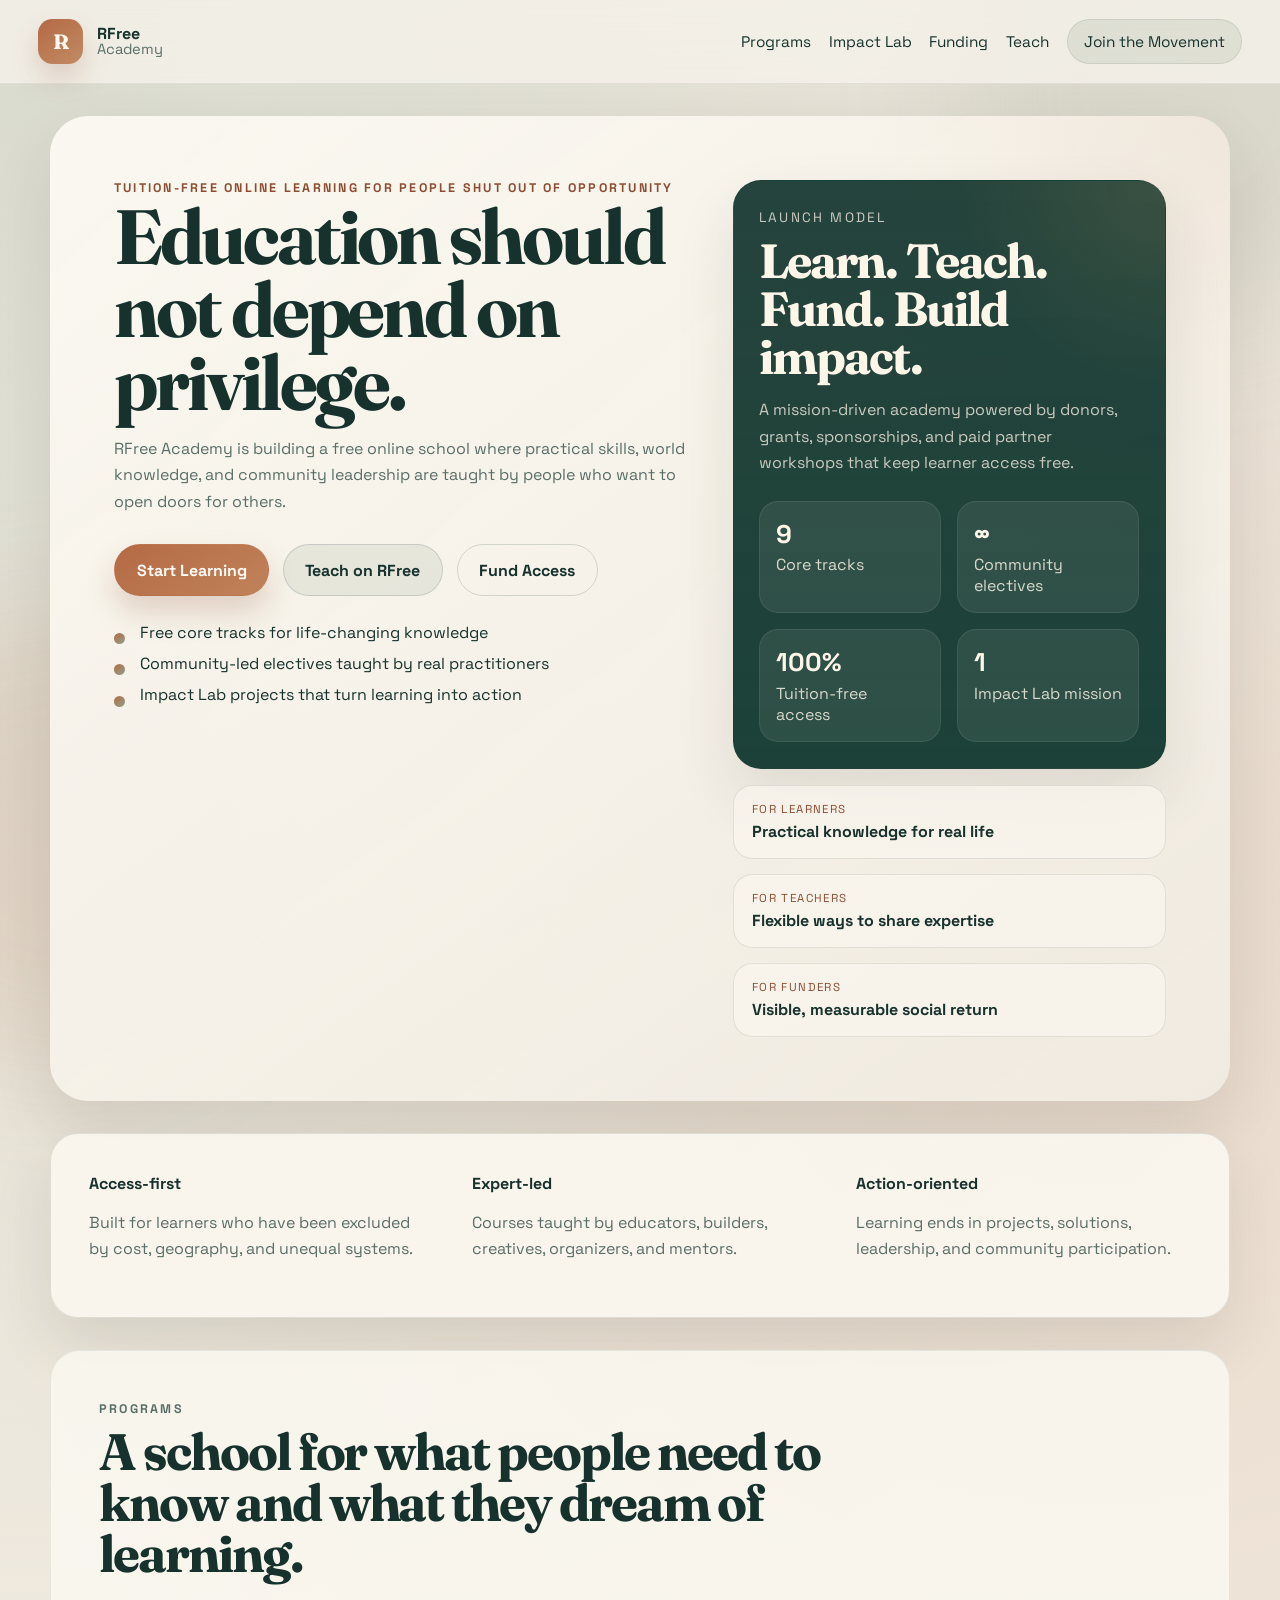
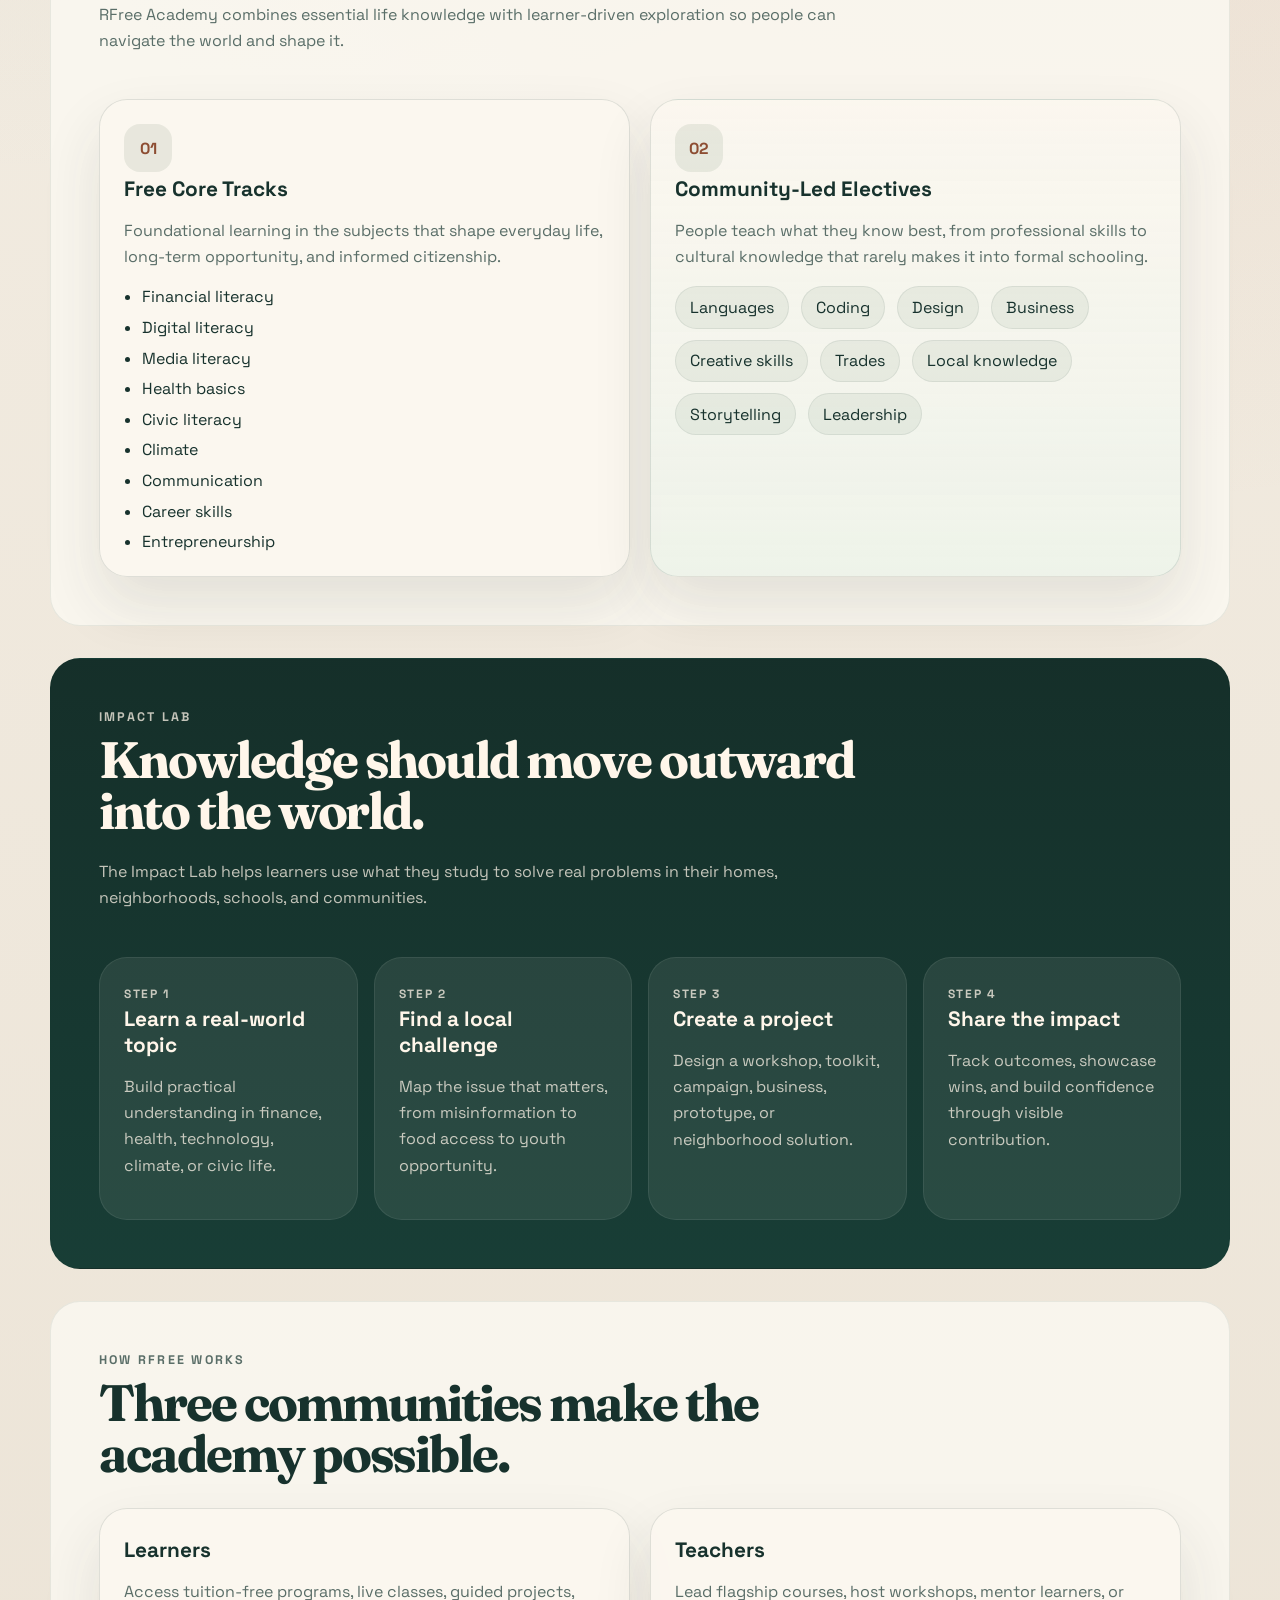
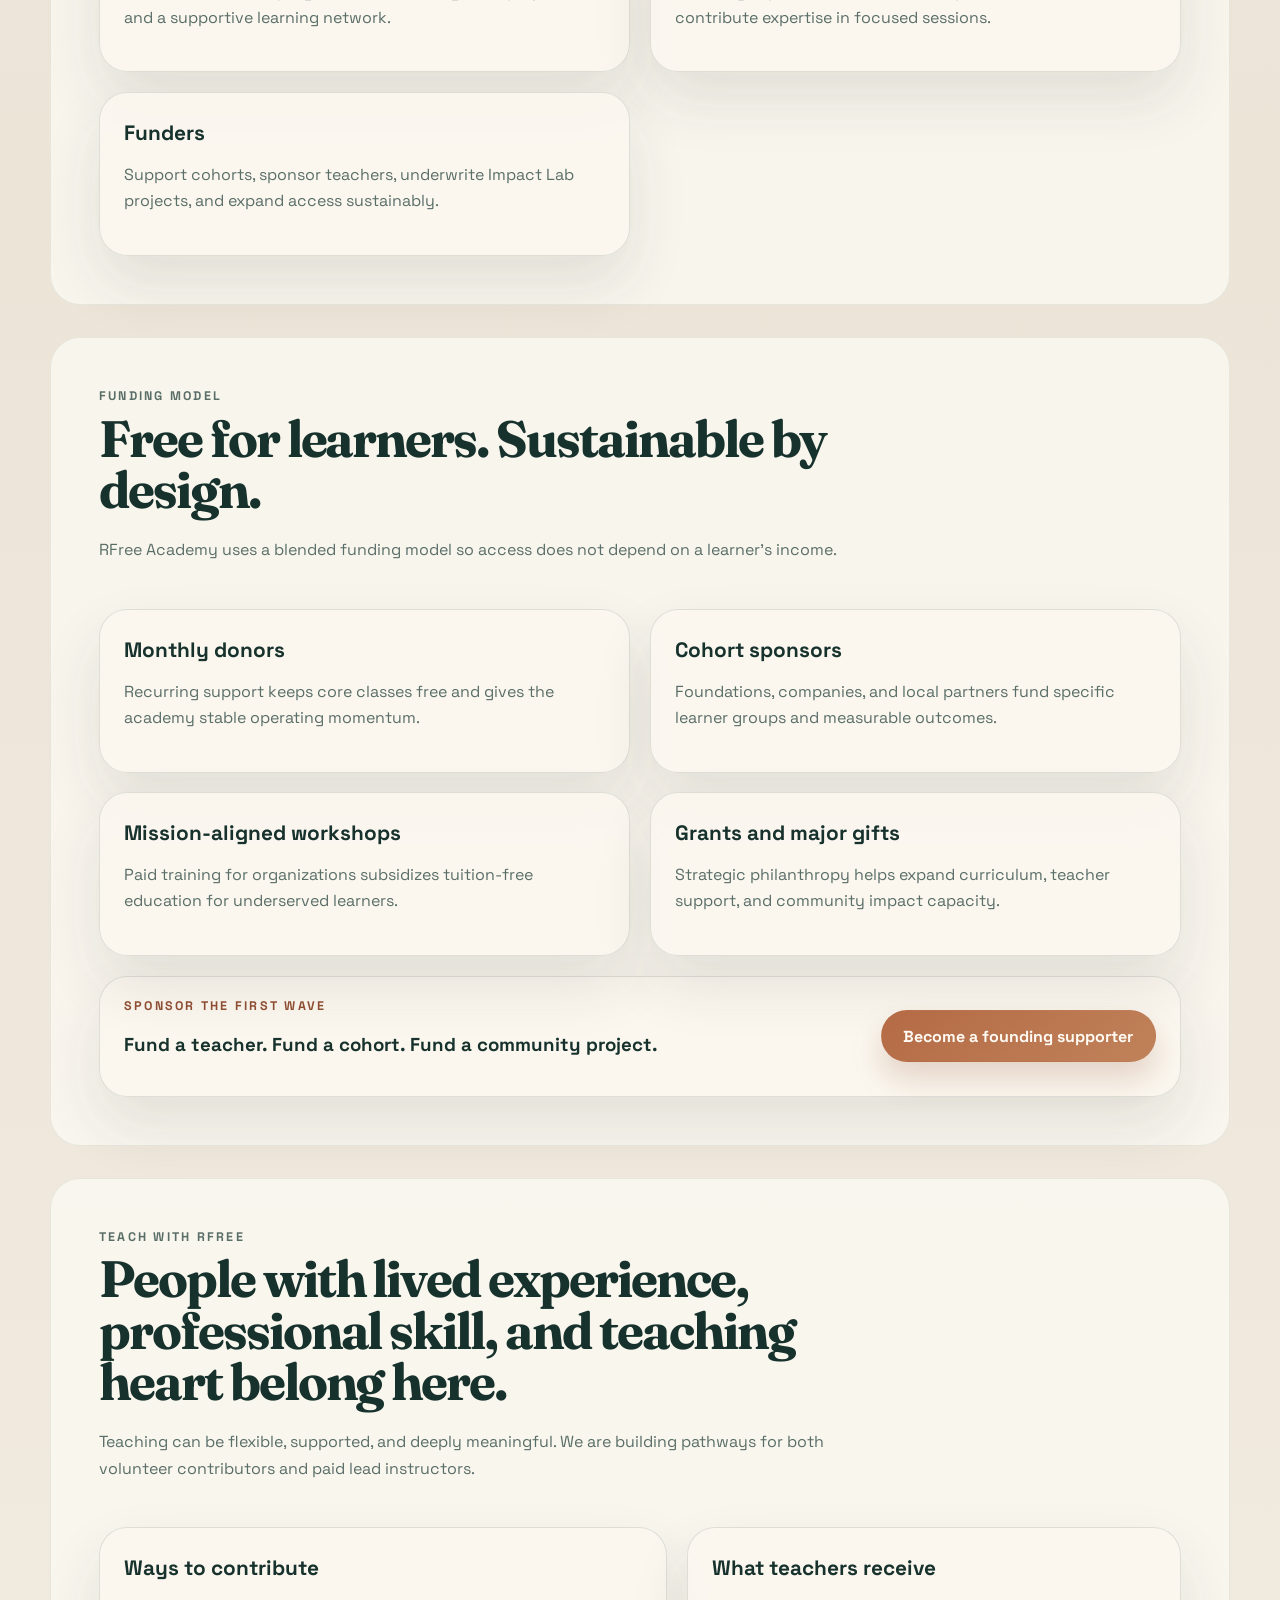
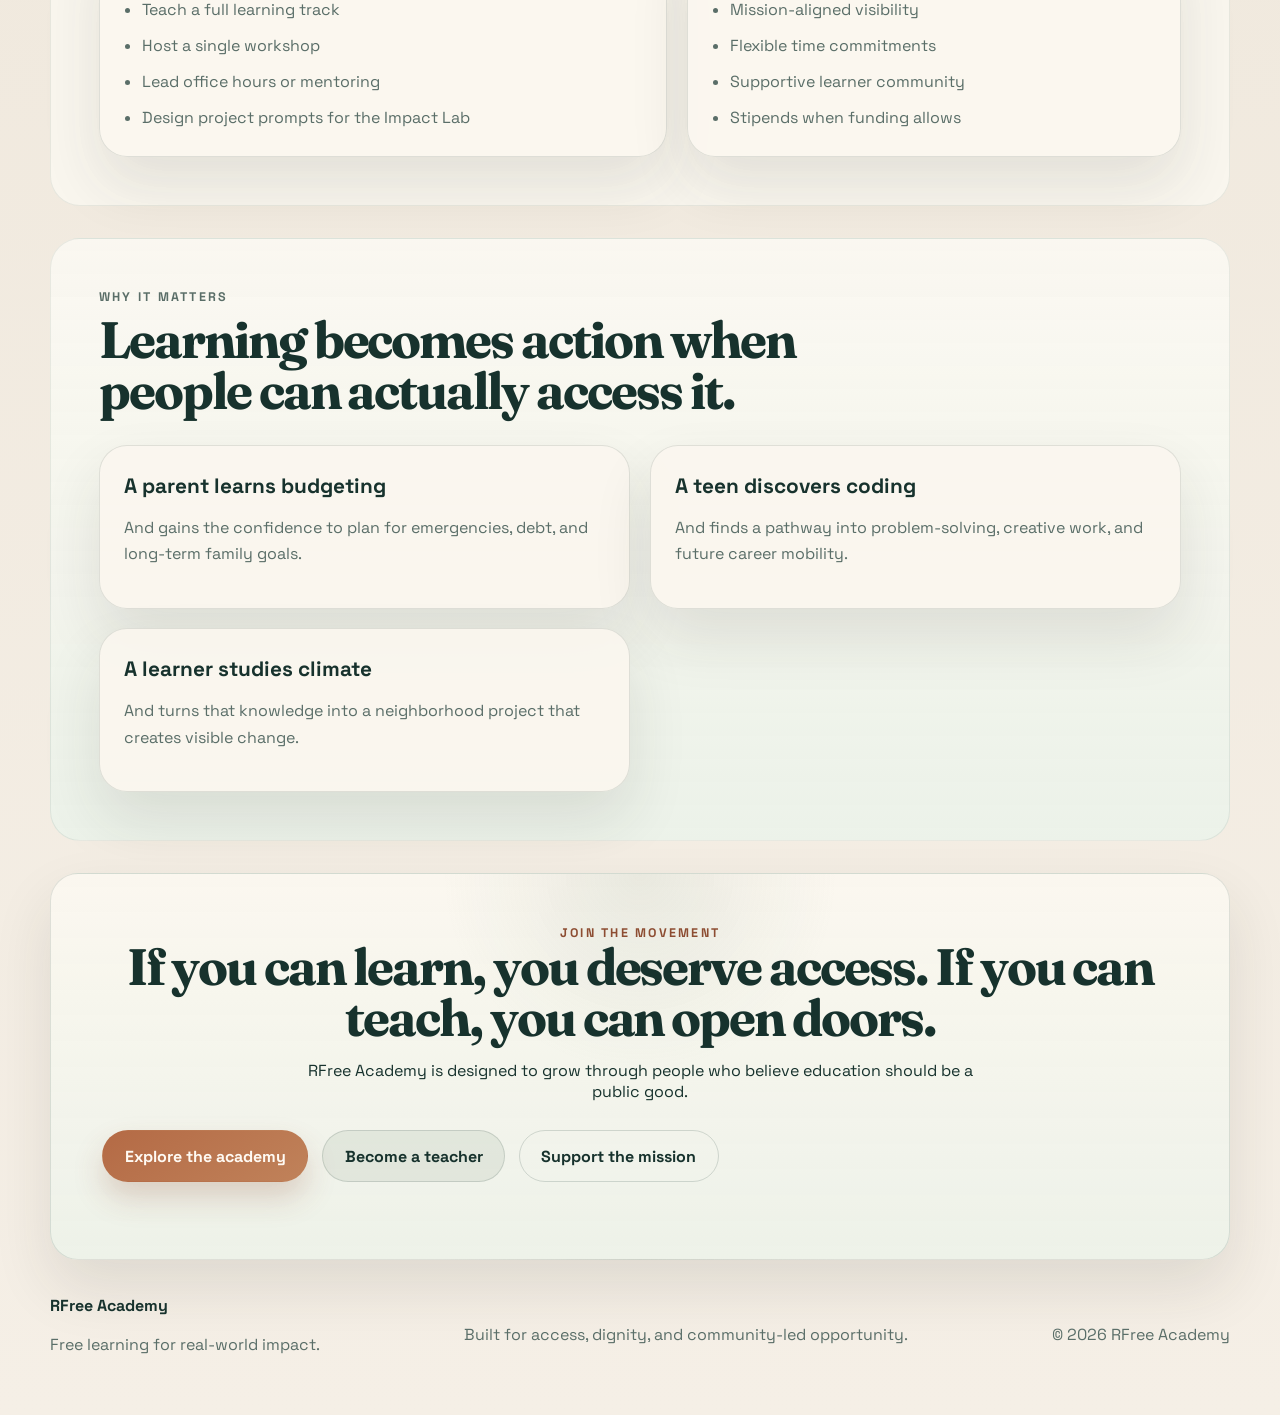
==== index.html @ dbb92179 "Add files via upload" ====
<!DOCTYPE html>
<html lang="en">
  <head>
    <meta charset="UTF-8" />
    <meta name="viewport" content="width=device-width, initial-scale=1.0" />
    <title>RFree Academy | Free Learning for Real-World Impact</title>
    <meta
      name="description"
      content="RFree Academy is a tuition-free online school connecting learners, teachers, and funders to expand access to practical education and community impact."
    />
    <link rel="preconnect" href="https://fonts.googleapis.com" />
    <link rel="preconnect" href="https://fonts.gstatic.com" crossorigin />
    <script>
      document.documentElement.classList.add("js");
    </script>
    <link
      href="https://fonts.googleapis.com/css2?family=Fraunces:opsz,wght@9..144,600;9..144,700&family=Space+Grotesk:wght@400;500;700&display=swap"
      rel="stylesheet"
    />
    <link rel="stylesheet" href="styles.css" />
  </head>
  <body>
    <div class="site-shell">
      <header class="topbar">
        <a class="brand" href="#home" aria-label="RFree Academy home">
          <span class="brand-mark">R</span>
          <span class="brand-copy">
            <strong>RFree</strong>
            <span>Academy</span>
          </span>
        </a>

        <button class="menu-toggle" type="button" aria-expanded="false" aria-controls="site-nav">
          Menu
        </button>

        <nav class="site-nav" id="site-nav" aria-label="Primary navigation">
          <a href="#programs">Programs</a>
          <a href="#impact-lab">Impact Lab</a>
          <a href="#funding">Funding</a>
          <a href="#teach">Teach</a>
          <a href="#join" class="nav-cta">Join the Movement</a>
        </nav>
      </header>

      <main id="home">
        <section class="hero reveal">
          <div class="hero-copy">
            <p class="eyebrow">Tuition-free online learning for people shut out of opportunity</p>
            <h1>Education should not depend on privilege.</h1>
            <p class="hero-text">
              RFree Academy is building a free online school where practical skills, world knowledge,
              and community leadership are taught by people who want to open doors for others.
            </p>

            <div class="hero-actions">
              <a class="button button-primary" href="#programs">Start Learning</a>
              <a class="button button-secondary" href="#teach">Teach on RFree</a>
              <a class="button button-ghost" href="#funding">Fund Access</a>
            </div>

            <ul class="hero-points" aria-label="RFree Academy values">
              <li>Free core tracks for life-changing knowledge</li>
              <li>Community-led electives taught by real practitioners</li>
              <li>Impact Lab projects that turn learning into action</li>
            </ul>
          </div>

          <div class="hero-panel">
            <div class="panel-card pulse-card">
              <p class="panel-label">Launch model</p>
              <h2>Learn. Teach. Fund. Build impact.</h2>
              <p>
                A mission-driven academy powered by donors, grants, sponsorships, and paid partner
                workshops that keep learner access free.
              </p>
              <div class="mini-grid">
                <div>
                  <strong>9</strong>
                  <span>Core tracks</span>
                </div>
                <div>
                  <strong>∞</strong>
                  <span>Community electives</span>
                </div>
                <div>
                  <strong>100%</strong>
                  <span>Tuition-free access</span>
                </div>
                <div>
                  <strong>1</strong>
                  <span>Impact Lab mission</span>
                </div>
              </div>
            </div>

            <div class="panel-strip">
              <article>
                <span>For learners</span>
                <strong>Practical knowledge for real life</strong>
              </article>
              <article>
                <span>For teachers</span>
                <strong>Flexible ways to share expertise</strong>
              </article>
              <article>
                <span>For funders</span>
                <strong>Visible, measurable social return</strong>
              </article>
            </div>
          </div>
        </section>

        <section class="trust-band reveal" aria-label="RFree Academy highlights">
          <div>
            <span>Access-first</span>
            <p>Built for learners who have been excluded by cost, geography, and unequal systems.</p>
          </div>
          <div>
            <span>Expert-led</span>
            <p>Courses taught by educators, builders, creatives, organizers, and mentors.</p>
          </div>
          <div>
            <span>Action-oriented</span>
            <p>Learning ends in projects, solutions, leadership, and community participation.</p>
          </div>
        </section>

        <section class="section reveal" id="programs">
          <div class="section-heading">
            <p class="eyebrow">Programs</p>
            <h2>A school for what people need to know and what they dream of learning.</h2>
            <p>
              RFree Academy combines essential life knowledge with learner-driven exploration so people
              can navigate the world and shape it.
            </p>
          </div>

          <div class="program-layout">
            <article class="feature-card">
              <div class="feature-icon">01</div>
              <h3>Free Core Tracks</h3>
              <p>
                Foundational learning in the subjects that shape everyday life, long-term opportunity,
                and informed citizenship.
              </p>
              <ul class="topic-list">
                <li>Financial literacy</li>
                <li>Digital literacy</li>
                <li>Media literacy</li>
                <li>Health basics</li>
                <li>Civic literacy</li>
                <li>Climate</li>
                <li>Communication</li>
                <li>Career skills</li>
                <li>Entrepreneurship</li>
              </ul>
            </article>

            <article class="feature-card accent-card">
              <div class="feature-icon">02</div>
              <h3>Community-Led Electives</h3>
              <p>
                People teach what they know best, from professional skills to cultural knowledge that
                rarely makes it into formal schooling.
              </p>
              <div class="chip-cloud" aria-label="Elective topics">
                <span>Languages</span>
                <span>Coding</span>
                <span>Design</span>
                <span>Business</span>
                <span>Creative skills</span>
                <span>Trades</span>
                <span>Local knowledge</span>
                <span>Storytelling</span>
                <span>Leadership</span>
              </div>
            </article>
          </div>
        </section>

        <section class="section impact-section reveal" id="impact-lab">
          <div class="section-heading">
            <p class="eyebrow">Impact Lab</p>
            <h2>Knowledge should move outward into the world.</h2>
            <p>
              The Impact Lab helps learners use what they study to solve real problems in their homes,
              neighborhoods, schools, and communities.
            </p>
          </div>

          <div class="lab-grid">
            <article class="lab-card">
              <span>Step 1</span>
              <h3>Learn a real-world topic</h3>
              <p>Build practical understanding in finance, health, technology, climate, or civic life.</p>
            </article>
            <article class="lab-card">
              <span>Step 2</span>
              <h3>Find a local challenge</h3>
              <p>Map the issue that matters, from misinformation to food access to youth opportunity.</p>
            </article>
            <article class="lab-card">
              <span>Step 3</span>
              <h3>Create a project</h3>
              <p>Design a workshop, toolkit, campaign, business, prototype, or neighborhood solution.</p>
            </article>
            <article class="lab-card">
              <span>Step 4</span>
              <h3>Share the impact</h3>
              <p>Track outcomes, showcase wins, and build confidence through visible contribution.</p>
            </article>
          </div>
        </section>

        <section class="section reveal">
          <div class="section-heading">
            <p class="eyebrow">How RFree Works</p>
            <h2>Three communities make the academy possible.</h2>
          </div>

          <div class="path-grid">
            <article class="path-card">
              <h3>Learners</h3>
              <p>Access tuition-free programs, live classes, guided projects, and a supportive learning network.</p>
            </article>
            <article class="path-card">
              <h3>Teachers</h3>
              <p>Lead flagship courses, host workshops, mentor learners, or contribute expertise in focused sessions.</p>
            </article>
            <article class="path-card">
              <h3>Funders</h3>
              <p>Support cohorts, sponsor teachers, underwrite Impact Lab projects, and expand access sustainably.</p>
            </article>
          </div>
        </section>

        <section class="section reveal" id="funding">
          <div class="section-heading">
            <p class="eyebrow">Funding Model</p>
            <h2>Free for learners. Sustainable by design.</h2>
            <p>
              RFree Academy uses a blended funding model so access does not depend on a learner's income.
            </p>
          </div>

          <div class="funding-grid">
            <article class="funding-card">
              <h3>Monthly donors</h3>
              <p>Recurring support keeps core classes free and gives the academy stable operating momentum.</p>
            </article>
            <article class="funding-card">
              <h3>Cohort sponsors</h3>
              <p>Foundations, companies, and local partners fund specific learner groups and measurable outcomes.</p>
            </article>
            <article class="funding-card">
              <h3>Mission-aligned workshops</h3>
              <p>Paid training for organizations subsidizes tuition-free education for underserved learners.</p>
            </article>
            <article class="funding-card">
              <h3>Grants and major gifts</h3>
              <p>Strategic philanthropy helps expand curriculum, teacher support, and community impact capacity.</p>
            </article>
          </div>

          <div class="funding-banner">
            <div>
              <p class="eyebrow">Sponsor the first wave</p>
              <h3>Fund a teacher. Fund a cohort. Fund a community project.</h3>
            </div>
            <a class="button button-primary" href="#join">Become a founding supporter</a>
          </div>
        </section>

        <section class="section reveal" id="teach">
          <div class="section-heading">
            <p class="eyebrow">Teach with RFree</p>
            <h2>People with lived experience, professional skill, and teaching heart belong here.</h2>
            <p>
              Teaching can be flexible, supported, and deeply meaningful. We are building pathways for
              both volunteer contributors and paid lead instructors.
            </p>
          </div>

          <div class="teach-layout">
            <article class="teach-card">
              <h3>Ways to contribute</h3>
              <ul class="detail-list">
                <li>Teach a full learning track</li>
                <li>Host a single workshop</li>
                <li>Lead office hours or mentoring</li>
                <li>Design project prompts for the Impact Lab</li>
              </ul>
            </article>

            <article class="teach-card">
              <h3>What teachers receive</h3>
              <ul class="detail-list">
                <li>Mission-aligned visibility</li>
                <li>Flexible time commitments</li>
                <li>Supportive learner community</li>
                <li>Stipends when funding allows</li>
              </ul>
            </article>
          </div>
        </section>

        <section class="section story-section reveal">
          <div class="section-heading">
            <p class="eyebrow">Why It Matters</p>
            <h2>Learning becomes action when people can actually access it.</h2>
          </div>

          <div class="story-grid">
            <article class="story-card">
              <h3>A parent learns budgeting</h3>
              <p>And gains the confidence to plan for emergencies, debt, and long-term family goals.</p>
            </article>
            <article class="story-card">
              <h3>A teen discovers coding</h3>
              <p>And finds a pathway into problem-solving, creative work, and future career mobility.</p>
            </article>
            <article class="story-card">
              <h3>A learner studies climate</h3>
              <p>And turns that knowledge into a neighborhood project that creates visible change.</p>
            </article>
          </div>
        </section>

        <section class="cta-section reveal" id="join">
          <p class="eyebrow">Join the movement</p>
          <h2>If you can learn, you deserve access. If you can teach, you can open doors.</h2>
          <p>
            RFree Academy is designed to grow through people who believe education should be a public good.
          </p>
          <div class="hero-actions">
            <a class="button button-primary" href="#programs">Explore the academy</a>
            <a class="button button-secondary" href="#teach">Become a teacher</a>
            <a class="button button-ghost" href="#funding">Support the mission</a>
          </div>
        </section>
      </main>

      <footer class="footer">
        <div>
          <strong>RFree Academy</strong>
          <p>Free learning for real-world impact.</p>
        </div>
        <p>Built for access, dignity, and community-led opportunity.</p>
        <p>&copy; <span id="year"></span> RFree Academy</p>
      </footer>
    </div>

    <script src="script.js"></script>
  </body>
</html>
---- styles.css ----
:root {
  --bg: #f2ede4;
  --surface: rgba(251, 247, 239, 0.9);
  --surface-strong: #fbf6ee;
  --panel: rgba(24, 57, 50, 0.94);
  --panel-soft: rgba(42, 74, 65, 0.78);
  --text: #17322d;
  --muted: #5a6e68;
  --accent: #b46a45;
  --accent-deep: #8d4d32;
  --sage: #8fa08d;
  --sage-soft: rgba(143, 160, 141, 0.16);
  --gold: #c1a667;
  --line: rgba(23, 50, 45, 0.12);
  --shadow: 0 28px 60px rgba(45, 44, 33, 0.11);
  --radius: 28px;
}

*,
*::before,
*::after {
  box-sizing: border-box;
}

html {
  scroll-behavior: smooth;
}

body {
  margin: 0;
  min-height: 100vh;
  font-family: "Space Grotesk", "Trebuchet MS", sans-serif;
  color: var(--text);
  background:
    radial-gradient(circle at top left, rgba(143, 160, 141, 0.28), transparent 28%),
    radial-gradient(circle at 85% 15%, rgba(180, 106, 69, 0.14), transparent 22%),
    linear-gradient(180deg, #f6f1e8 0%, #ece4d7 55%, #f5efe6 100%);
}

img {
  max-width: 100%;
  display: block;
}

a {
  color: inherit;
  text-decoration: none;
}

.site-shell {
  position: relative;
  overflow: hidden;
}

.site-shell::before,
.site-shell::after {
  content: "";
  position: fixed;
  inset: auto;
  width: 28rem;
  height: 28rem;
  border-radius: 50%;
  filter: blur(60px);
  pointer-events: none;
  z-index: 0;
}

.site-shell::before {
  top: -8rem;
  right: -8rem;
  background: rgba(143, 160, 141, 0.18);
}

.site-shell::after {
  bottom: -10rem;
  left: -10rem;
  background: rgba(180, 106, 69, 0.12);
}

.topbar,
main,
.footer {
  position: relative;
  z-index: 1;
}

.topbar {
  position: sticky;
  top: 0;
  display: flex;
  align-items: center;
  justify-content: space-between;
  gap: 1.5rem;
  padding: 1.2rem clamp(1.2rem, 3vw, 2.8rem);
  backdrop-filter: blur(16px);
  background: rgba(247, 243, 235, 0.78);
  border-bottom: 1px solid rgba(23, 50, 45, 0.08);
}

.brand {
  display: inline-flex;
  align-items: center;
  gap: 0.85rem;
}

.brand-mark {
  display: grid;
  place-items: center;
  width: 2.8rem;
  height: 2.8rem;
  border-radius: 0.9rem;
  background: linear-gradient(145deg, var(--accent), #c18b64);
  color: #fff9ef;
  font-family: "Fraunces", Georgia, serif;
  font-size: 1.3rem;
  font-weight: 700;
  box-shadow: 0 14px 28px rgba(141, 77, 50, 0.2);
}

.brand-copy {
  display: flex;
  flex-direction: column;
  line-height: 1;
}

.brand-copy strong {
  font-size: 1rem;
}

.brand-copy span:last-child {
  color: var(--muted);
  font-size: 0.92rem;
}

.site-nav {
  display: flex;
  align-items: center;
  gap: 1.1rem;
  font-size: 0.96rem;
}

.site-nav a {
  position: relative;
}

.site-nav a::after {
  content: "";
  position: absolute;
  left: 0;
  bottom: -0.35rem;
  width: 100%;
  height: 2px;
  background: var(--accent);
  transform: scaleX(0);
  transform-origin: left;
  transition: transform 180ms ease;
}

.site-nav a:hover::after,
.site-nav a:focus-visible::after {
  transform: scaleX(1);
}

.nav-cta {
  padding: 0.75rem 1rem;
  border-radius: 999px;
  background: rgba(143, 160, 141, 0.18);
  border: 1px solid rgba(90, 110, 104, 0.14);
}

.menu-toggle {
  display: none;
  border: 1px solid var(--line);
  background: rgba(251, 246, 237, 0.92);
  color: var(--text);
  border-radius: 999px;
  padding: 0.7rem 1rem;
  font: inherit;
}

main {
  width: min(1180px, calc(100% - 2rem));
  margin: 0 auto;
}

.hero,
.section,
.trust-band,
.cta-section {
  margin-top: clamp(1.2rem, 3vw, 2rem);
}

.hero {
  display: grid;
  grid-template-columns: 1.15fr 0.85fr;
  gap: 2rem;
  padding: clamp(2rem, 5vw, 4rem);
  border-radius: calc(var(--radius) + 10px);
  background:
    radial-gradient(circle at top right, rgba(180, 106, 69, 0.08), transparent 24%),
    linear-gradient(145deg, rgba(252, 249, 242, 0.96), rgba(240, 235, 225, 0.94)),
    linear-gradient(135deg, rgba(143, 160, 141, 0.1), transparent 55%);
  box-shadow: var(--shadow);
}

.hero-copy h1,
.section-heading h2,
.cta-section h2,
.panel-card h2 {
  font-family: "Fraunces", Georgia, serif;
  letter-spacing: -0.04em;
}

.hero-copy h1 {
  margin: 0.3rem 0 1rem;
  font-size: clamp(2.8rem, 6vw, 5.5rem);
  line-height: 0.95;
  max-width: 12ch;
}

.eyebrow {
  margin: 0;
  text-transform: uppercase;
  letter-spacing: 0.18em;
  font-size: 0.78rem;
  color: var(--accent-deep);
  font-weight: 700;
}

.hero-text,
.section-heading p,
.feature-card p,
.lab-card p,
.path-card p,
.funding-card p,
.teach-card li,
.story-card p,
.panel-card p,
.footer p,
.trust-band p {
  color: var(--muted);
  line-height: 1.65;
}

.hero-actions {
  display: flex;
  flex-wrap: wrap;
  gap: 0.85rem;
  margin: 1.8rem 0 1.6rem;
}

.button {
  display: inline-flex;
  align-items: center;
  justify-content: center;
  min-height: 3.25rem;
  padding: 0.85rem 1.35rem;
  border-radius: 999px;
  border: 1px solid transparent;
  font-weight: 700;
  transition:
    transform 180ms ease,
    box-shadow 180ms ease,
    background 180ms ease;
}

.button:hover,
.button:focus-visible {
  transform: translateY(-2px);
}

.button:focus-visible,
.menu-toggle:focus-visible,
.site-nav a:focus-visible {
  outline: 3px solid rgba(193, 166, 103, 0.66);
  outline-offset: 3px;
}

.button-primary {
  background: linear-gradient(145deg, var(--accent), #c0825a);
  color: #fffaf3;
  box-shadow: 0 16px 30px rgba(141, 77, 50, 0.22);
}

.button-secondary {
  background: var(--sage-soft);
  border-color: rgba(90, 110, 104, 0.22);
}

.button-ghost {
  border-color: rgba(23, 50, 45, 0.16);
}

.hero-points {
  display: grid;
  gap: 0.65rem;
  padding: 0;
  margin: 0;
  list-style: none;
}

.hero-points li {
  position: relative;
  padding-left: 1.6rem;
}

.hero-points li::before {
  content: "";
  position: absolute;
  left: 0;
  top: 0.7rem;
  width: 0.7rem;
  height: 0.7rem;
  border-radius: 50%;
  background: linear-gradient(145deg, var(--accent), var(--sage));
}

.hero-panel {
  display: grid;
  gap: 1rem;
  align-content: center;
}

.panel-card,
.feature-card,
.lab-card,
.path-card,
.funding-card,
.teach-card,
.story-card,
.cta-section,
.trust-band,
.funding-banner {
  border: 1px solid var(--line);
  border-radius: var(--radius);
  background: var(--surface);
  box-shadow: var(--shadow);
}

.panel-card {
  padding: 1.6rem;
  background:
    radial-gradient(circle at top right, rgba(193, 166, 103, 0.14), transparent 28%),
    linear-gradient(180deg, var(--panel) 0%, #1b4138 100%);
  color: #fff6ea;
  overflow: hidden;
}

.panel-card p,
.panel-card .panel-label {
  color: rgba(255, 246, 234, 0.76);
}

.panel-label {
  margin: 0;
  font-size: 0.85rem;
  text-transform: uppercase;
  letter-spacing: 0.16em;
}

.panel-card h2 {
  margin: 0.5rem 0 0.8rem;
  font-size: clamp(1.9rem, 4vw, 3rem);
  line-height: 1;
}

.mini-grid {
  display: grid;
  grid-template-columns: repeat(2, minmax(0, 1fr));
  gap: 1rem;
  margin-top: 1.5rem;
}

.mini-grid div {
  padding: 1rem;
  border-radius: 1.2rem;
  background: rgba(255, 250, 241, 0.08);
  border: 1px solid rgba(255, 250, 241, 0.08);
}

.mini-grid strong {
  display: block;
  margin-bottom: 0.3rem;
  font-size: 1.6rem;
}

.mini-grid span {
  color: rgba(255, 246, 234, 0.82);
}

.panel-strip {
  display: grid;
  gap: 0.9rem;
}

.panel-strip article {
  padding: 1rem 1.15rem;
  border-radius: 1.2rem;
  background: rgba(249, 244, 236, 0.78);
  border: 1px solid rgba(23, 50, 45, 0.1);
}

.panel-strip span {
  display: block;
  margin-bottom: 0.35rem;
  text-transform: uppercase;
  letter-spacing: 0.12em;
  font-size: 0.72rem;
  color: var(--accent-deep);
}

.trust-band {
  display: grid;
  grid-template-columns: repeat(3, minmax(0, 1fr));
  gap: 1rem;
  padding: 1.4rem;
}

.trust-band div {
  padding: 1rem;
}

.trust-band span {
  font-weight: 700;
}

.section {
  padding: clamp(2rem, 4vw, 3rem);
  border-radius: calc(var(--radius) + 2px);
  background: rgba(251, 248, 241, 0.84);
  border: 1px solid rgba(23, 50, 45, 0.08);
}

.section-heading {
  display: grid;
  gap: 0.4rem;
  margin-bottom: 1.8rem;
  max-width: 50rem;
}

.section-heading h2,
.cta-section h2 {
  margin: 0;
  font-size: clamp(2rem, 4vw, 3.4rem);
  line-height: 1;
}

.program-layout,
.path-grid,
.funding-grid,
.story-grid {
  display: grid;
  grid-template-columns: repeat(2, minmax(0, 1fr));
  gap: 1.2rem;
}

.feature-card,
.path-card,
.funding-card,
.teach-card,
.story-card,
.lab-card {
  padding: 1.5rem;
}

.feature-card h3,
.lab-card h3,
.path-card h3,
.funding-card h3,
.teach-card h3,
.story-card h3 {
  margin-top: 0.2rem;
  margin-bottom: 0.65rem;
  font-size: 1.3rem;
}

.feature-icon {
  display: inline-grid;
  place-items: center;
  width: 3rem;
  height: 3rem;
  border-radius: 1rem;
  background: rgba(143, 160, 141, 0.18);
  color: var(--accent-deep);
  font-weight: 700;
}

.accent-card {
  background:
    linear-gradient(180deg, rgba(251, 247, 239, 0.95), rgba(235, 242, 233, 0.8)),
    rgba(251, 247, 239, 0.92);
}

.topic-list,
.detail-list {
  display: grid;
  gap: 0.6rem;
  padding-left: 1.15rem;
  margin: 1rem 0 0;
}

.chip-cloud {
  display: flex;
  flex-wrap: wrap;
  gap: 0.7rem;
  margin-top: 1rem;
}

.chip-cloud span {
  padding: 0.6rem 0.9rem;
  border-radius: 999px;
  background: rgba(143, 160, 141, 0.13);
  border: 1px solid rgba(23, 50, 45, 0.08);
}

.impact-section {
  background:
    linear-gradient(180deg, rgba(21, 47, 41, 0.96), rgba(24, 62, 54, 0.96)),
    rgba(21, 47, 41, 0.96);
  color: #fff6ea;
}

.impact-section .section-heading p,
.impact-section .lab-card p,
.impact-section .lab-card span {
  color: rgba(255, 246, 234, 0.75);
}

.impact-section .eyebrow {
  color: var(--gold);
}

.lab-grid {
  display: grid;
  grid-template-columns: repeat(4, minmax(0, 1fr));
  gap: 1rem;
}

.lab-card {
  background: rgba(255, 250, 241, 0.08);
  border-color: rgba(255, 250, 241, 0.08);
  box-shadow: none;
}

.lab-card span {
  text-transform: uppercase;
  letter-spacing: 0.14em;
  font-size: 0.75rem;
  font-weight: 700;
}

.funding-banner {
  display: flex;
  align-items: center;
  justify-content: space-between;
  gap: 1rem;
  margin-top: 1.3rem;
  padding: 1.3rem 1.5rem;
}

.teach-layout {
  display: grid;
  grid-template-columns: 1.15fr 1fr;
  gap: 1.2rem;
}

.story-section {
  background:
    linear-gradient(180deg, rgba(251, 248, 241, 0.96), rgba(234, 241, 232, 0.86)),
    rgba(251, 248, 241, 0.96);
}

.cta-section {
  padding: clamp(2rem, 5vw, 3.2rem);
  text-align: center;
  background:
    radial-gradient(circle at top, rgba(143, 160, 141, 0.16), transparent 28%),
    linear-gradient(180deg, rgba(251, 247, 239, 0.98), rgba(236, 242, 233, 0.92));
}

.cta-section p {
  max-width: 42rem;
  margin-left: auto;
  margin-right: auto;
}

.footer {
  display: flex;
  align-items: center;
  justify-content: space-between;
  gap: 1rem;
  width: min(1180px, calc(100% - 2rem));
  margin: 1.2rem auto 2rem;
  padding: 1rem 0 0.5rem;
}

.pulse-card {
  animation: float 8s ease-in-out infinite;
}

.js .reveal {
  opacity: 0;
  transform: translateY(24px);
  transition:
    opacity 500ms ease,
    transform 500ms ease;
}

.js .reveal.is-visible {
  opacity: 1;
  transform: translateY(0);
}

@keyframes float {
  0%,
  100% {
    transform: translateY(0);
  }
  50% {
    transform: translateY(-8px);
  }
}

@media (max-width: 980px) {
  .hero,
  .program-layout,
  .path-grid,
  .funding-grid,
  .story-grid,
  .teach-layout {
    grid-template-columns: 1fr;
  }

  .trust-band,
  .lab-grid {
    grid-template-columns: repeat(2, minmax(0, 1fr));
  }

  .footer,
  .funding-banner {
    flex-direction: column;
    align-items: flex-start;
  }
}

@media (max-width: 760px) {
  .menu-toggle {
    display: inline-flex;
  }

  .site-nav {
    position: absolute;
    top: calc(100% + 0.5rem);
    right: 1rem;
    left: 1rem;
    display: none;
    flex-direction: column;
    align-items: flex-start;
    padding: 1rem;
    border-radius: 1.2rem;
    background: rgba(251, 247, 239, 0.96);
    border: 1px solid rgba(23, 50, 45, 0.1);
    box-shadow: var(--shadow);
  }

  .site-nav.is-open {
    display: flex;
  }

  .hero {
    padding: 1.6rem;
  }

  .hero-copy h1 {
    max-width: 10ch;
  }

  .trust-band,
  .lab-grid {
    grid-template-columns: 1fr;
  }

  .section,
  .cta-section {
    padding: 1.5rem;
  }

  .topbar {
    padding: 1rem;
  }

  main,
  .footer {
    width: min(100% - 1rem, 1180px);
  }
}

@media (prefers-reduced-motion: reduce) {
  html {
    scroll-behavior: auto;
  }

  .pulse-card {
    animation: none;
  }

  .js .reveal,
  .js .reveal.is-visible {
    opacity: 1;
    transform: none;
    transition: none;
  }
}
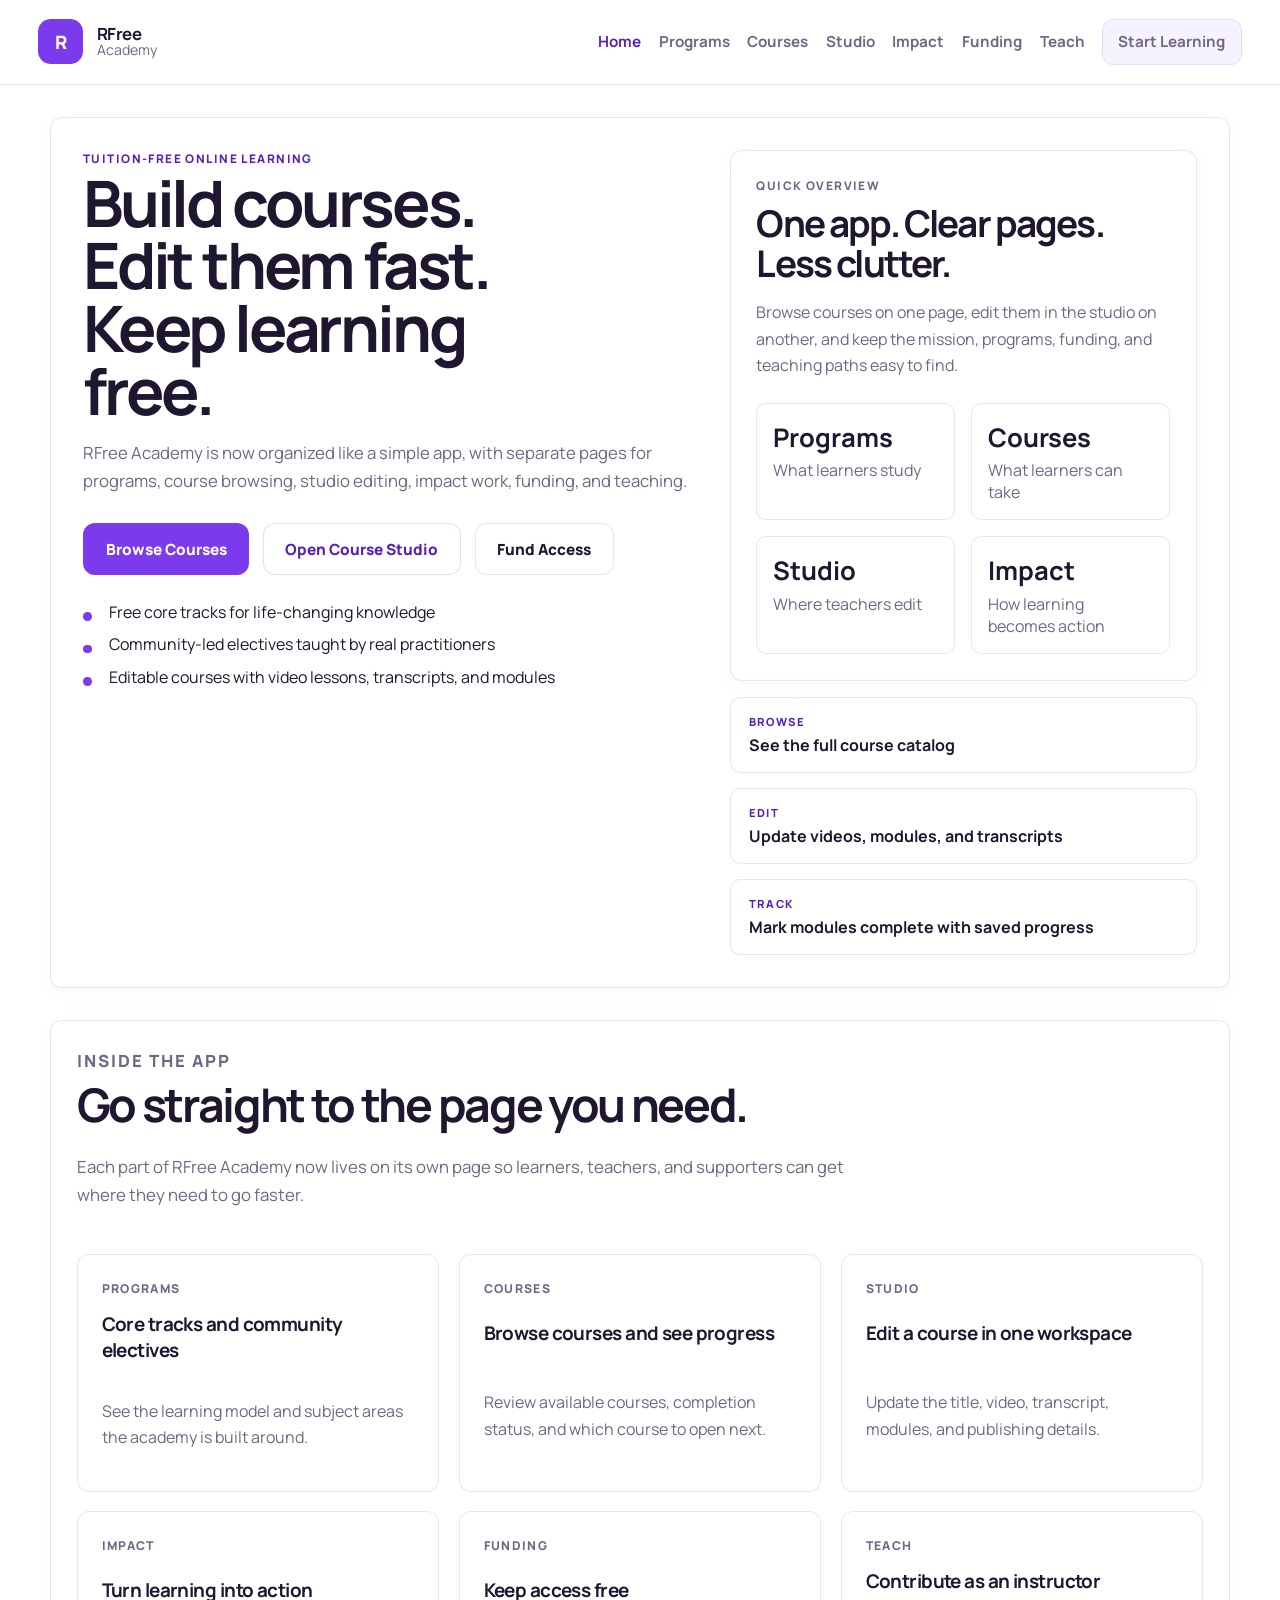
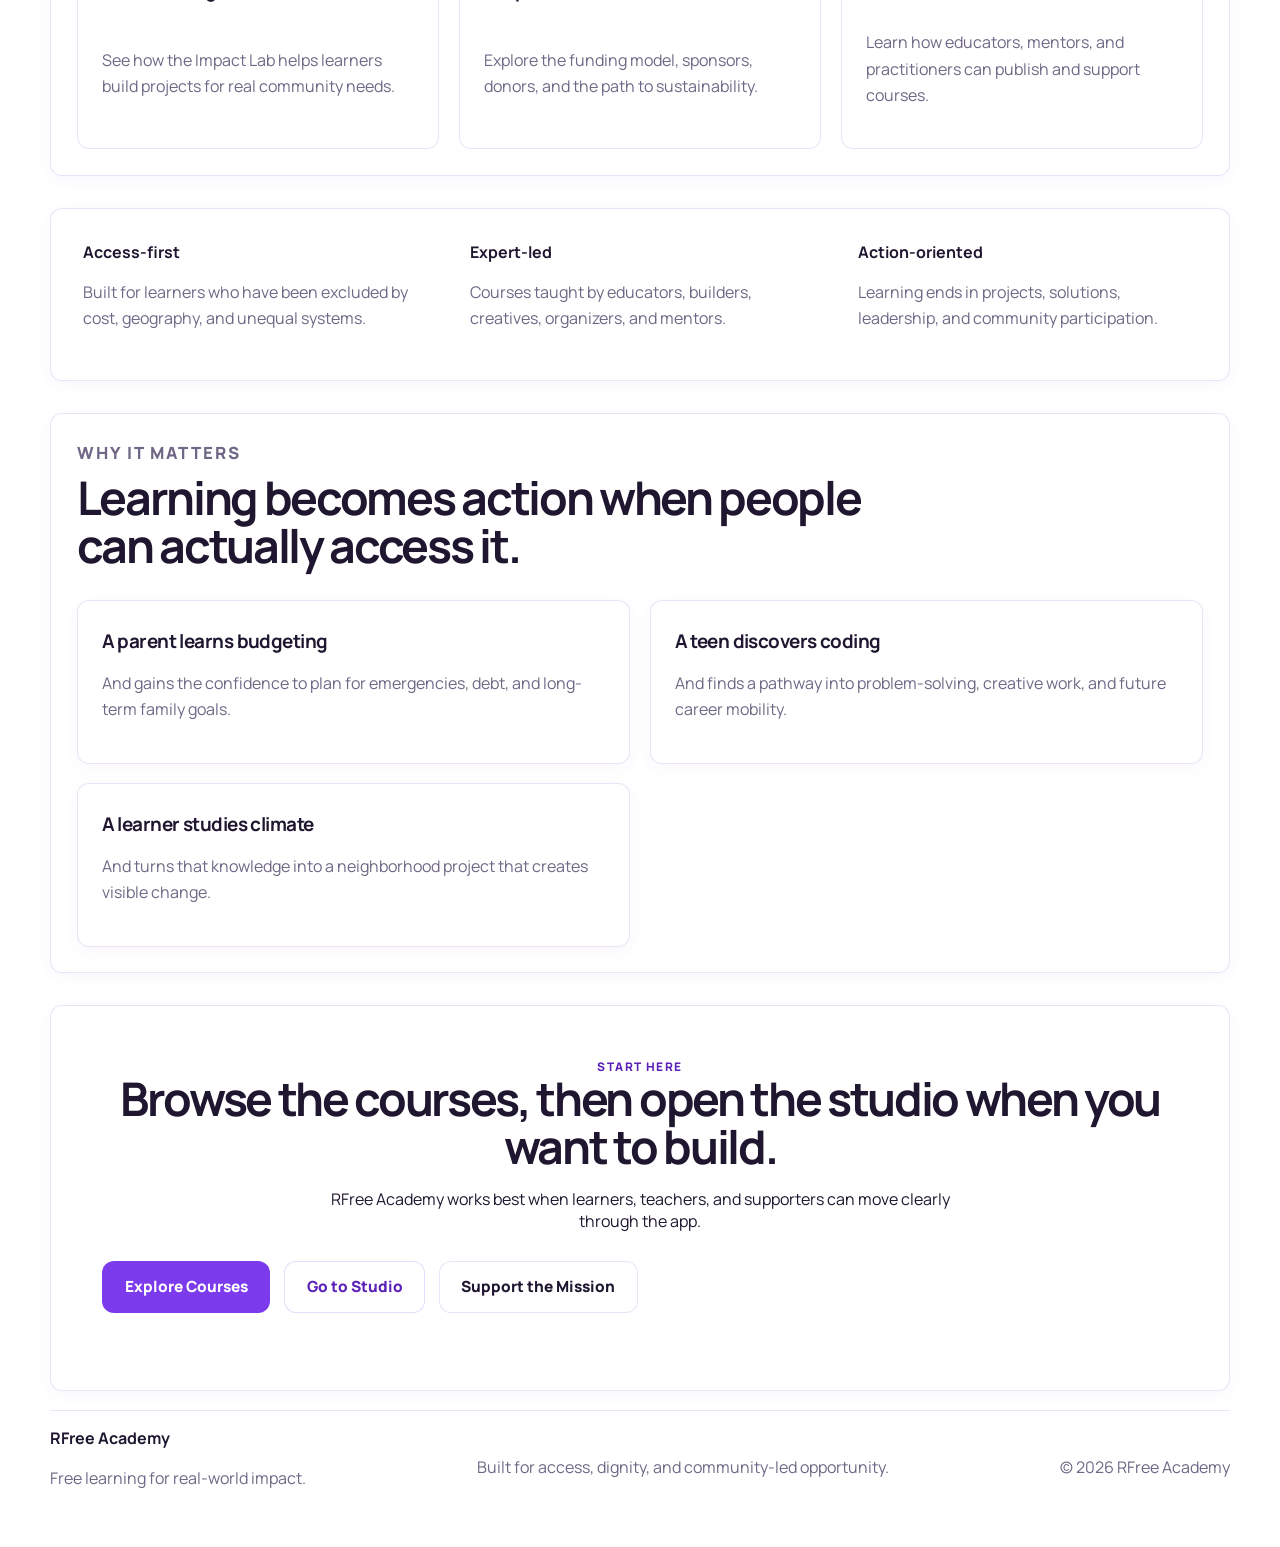
==== commit 630623b5: "Add files via upload" ====
--- a/index.html
+++ b/index.html
@@ -6,7 +6,7 @@
     <title>RFree Academy | Free Learning for Real-World Impact</title>
     <meta
       name="description"
-      content="RFree Academy is a tuition-free online school connecting learners, teachers, and funders to expand access to practical education and community impact."
+      content="RFree Academy is a tuition-free online school with dedicated pages for programs, courses, studio editing, impact, funding, and teaching."
     />
     <link rel="preconnect" href="https://fonts.googleapis.com" />
     <link rel="preconnect" href="https://fonts.gstatic.com" crossorigin />
@@ -14,15 +14,15 @@
       document.documentElement.classList.add("js");
     </script>
     <link
-      href="https://fonts.googleapis.com/css2?family=Fraunces:opsz,wght@9..144,600;9..144,700&family=Space+Grotesk:wght@400;500;700&display=swap"
+      href="https://fonts.googleapis.com/css2?family=Manrope:wght@400;500;600;700;800&amp;family=Sora:wght@500;600;700;800&amp;display=swap"
       rel="stylesheet"
     />
     <link rel="stylesheet" href="styles.css" />
   </head>
-  <body>
+  <body data-page="home">
     <div class="site-shell">
       <header class="topbar">
-        <a class="brand" href="#home" aria-label="RFree Academy home">
+        <a class="brand" href="index.html" aria-label="RFree Academy home">
           <span class="brand-mark">R</span>
           <span class="brand-copy">
             <strong>RFree</strong>
@@ -35,79 +35,126 @@
         </button>
 
         <nav class="site-nav" id="site-nav" aria-label="Primary navigation">
-          <a href="#programs">Programs</a>
-          <a href="#impact-lab">Impact Lab</a>
-          <a href="#funding">Funding</a>
-          <a href="#teach">Teach</a>
-          <a href="#join" class="nav-cta">Join the Movement</a>
+          <a href="index.html" data-page-link="home">Home</a>
+          <a href="programs.html" data-page-link="programs">Programs</a>
+          <a href="courses.html" data-page-link="courses">Courses</a>
+          <a href="studio.html" data-page-link="studio">Studio</a>
+          <a href="impact.html" data-page-link="impact">Impact</a>
+          <a href="funding.html" data-page-link="funding">Funding</a>
+          <a href="teach.html" data-page-link="teach">Teach</a>
+          <a href="courses.html" class="nav-cta">Start Learning</a>
         </nav>
       </header>
 
-      <main id="home">
+      <main>
         <section class="hero reveal">
           <div class="hero-copy">
-            <p class="eyebrow">Tuition-free online learning for people shut out of opportunity</p>
-            <h1>Education should not depend on privilege.</h1>
+            <p class="eyebrow">Tuition-free online learning</p>
+            <h1>Build courses. Edit them fast. Keep learning free.</h1>
             <p class="hero-text">
-              RFree Academy is building a free online school where practical skills, world knowledge,
-              and community leadership are taught by people who want to open doors for others.
+              RFree Academy is now organized like a simple app, with separate pages for programs,
+              course browsing, studio editing, impact work, funding, and teaching.
             </p>
 
             <div class="hero-actions">
-              <a class="button button-primary" href="#programs">Start Learning</a>
-              <a class="button button-secondary" href="#teach">Teach on RFree</a>
-              <a class="button button-ghost" href="#funding">Fund Access</a>
+              <a class="button button-primary" href="courses.html">Browse Courses</a>
+              <a class="button button-secondary" href="studio.html">Open Course Studio</a>
+              <a class="button button-ghost" href="funding.html">Fund Access</a>
             </div>
 
             <ul class="hero-points" aria-label="RFree Academy values">
               <li>Free core tracks for life-changing knowledge</li>
               <li>Community-led electives taught by real practitioners</li>
-              <li>Impact Lab projects that turn learning into action</li>
+              <li>Editable courses with video lessons, transcripts, and modules</li>
             </ul>
           </div>
 
           <div class="hero-panel">
-            <div class="panel-card pulse-card">
-              <p class="panel-label">Launch model</p>
-              <h2>Learn. Teach. Fund. Build impact.</h2>
+            <div class="panel-card">
+              <p class="panel-label">Quick overview</p>
+              <h2>One app. Clear pages. Less clutter.</h2>
               <p>
-                A mission-driven academy powered by donors, grants, sponsorships, and paid partner
-                workshops that keep learner access free.
+                Browse courses on one page, edit them in the studio on another, and keep the mission,
+                programs, funding, and teaching paths easy to find.
               </p>
               <div class="mini-grid">
                 <div>
-                  <strong>9</strong>
-                  <span>Core tracks</span>
-                </div>
-                <div>
-                  <strong>∞</strong>
-                  <span>Community electives</span>
-                </div>
-                <div>
-                  <strong>100%</strong>
-                  <span>Tuition-free access</span>
-                </div>
-                <div>
-                  <strong>1</strong>
-                  <span>Impact Lab mission</span>
+                  <strong>Programs</strong>
+                  <span>What learners study</span>
+                </div>
+                <div>
+                  <strong>Courses</strong>
+                  <span>What learners can take</span>
+                </div>
+                <div>
+                  <strong>Studio</strong>
+                  <span>Where teachers edit</span>
+                </div>
+                <div>
+                  <strong>Impact</strong>
+                  <span>How learning becomes action</span>
                 </div>
               </div>
             </div>
 
             <div class="panel-strip">
               <article>
-                <span>For learners</span>
-                <strong>Practical knowledge for real life</strong>
+                <span>Browse</span>
+                <strong>See the full course catalog</strong>
               </article>
               <article>
-                <span>For teachers</span>
-                <strong>Flexible ways to share expertise</strong>
+                <span>Edit</span>
+                <strong>Update videos, modules, and transcripts</strong>
               </article>
               <article>
-                <span>For funders</span>
-                <strong>Visible, measurable social return</strong>
+                <span>Track</span>
+                <strong>Mark modules complete with saved progress</strong>
               </article>
             </div>
+          </div>
+        </section>
+
+        <section class="section reveal">
+          <div class="section-heading">
+            <p class="eyebrow">Inside the App</p>
+            <h2>Go straight to the page you need.</h2>
+            <p>
+              Each part of RFree Academy now lives on its own page so learners, teachers, and
+              supporters can get where they need to go faster.
+            </p>
+          </div>
+
+          <div class="page-grid">
+            <a class="page-card" href="programs.html">
+              <p class="page-card-label">Programs</p>
+              <h3>Core tracks and community electives</h3>
+              <p>See the learning model and subject areas the academy is built around.</p>
+            </a>
+            <a class="page-card" href="courses.html">
+              <p class="page-card-label">Courses</p>
+              <h3>Browse courses and see progress</h3>
+              <p>Review available courses, completion status, and which course to open next.</p>
+            </a>
+            <a class="page-card" href="studio.html">
+              <p class="page-card-label">Studio</p>
+              <h3>Edit a course in one workspace</h3>
+              <p>Update the title, video, transcript, modules, and publishing details.</p>
+            </a>
+            <a class="page-card" href="impact.html">
+              <p class="page-card-label">Impact</p>
+              <h3>Turn learning into action</h3>
+              <p>See how the Impact Lab helps learners build projects for real community needs.</p>
+            </a>
+            <a class="page-card" href="funding.html">
+              <p class="page-card-label">Funding</p>
+              <h3>Keep access free</h3>
+              <p>Explore the funding model, sponsors, donors, and the path to sustainability.</p>
+            </a>
+            <a class="page-card" href="teach.html">
+              <p class="page-card-label">Teach</p>
+              <h3>Contribute as an instructor</h3>
+              <p>Learn how educators, mentors, and practitioners can publish and support courses.</p>
+            </a>
           </div>
         </section>
 
@@ -123,185 +170,6 @@
           <div>
             <span>Action-oriented</span>
             <p>Learning ends in projects, solutions, leadership, and community participation.</p>
-          </div>
-        </section>
-
-        <section class="section reveal" id="programs">
-          <div class="section-heading">
-            <p class="eyebrow">Programs</p>
-            <h2>A school for what people need to know and what they dream of learning.</h2>
-            <p>
-              RFree Academy combines essential life knowledge with learner-driven exploration so people
-              can navigate the world and shape it.
-            </p>
-          </div>
-
-          <div class="program-layout">
-            <article class="feature-card">
-              <div class="feature-icon">01</div>
-              <h3>Free Core Tracks</h3>
-              <p>
-                Foundational learning in the subjects that shape everyday life, long-term opportunity,
-                and informed citizenship.
-              </p>
-              <ul class="topic-list">
-                <li>Financial literacy</li>
-                <li>Digital literacy</li>
-                <li>Media literacy</li>
-                <li>Health basics</li>
-                <li>Civic literacy</li>
-                <li>Climate</li>
-                <li>Communication</li>
-                <li>Career skills</li>
-                <li>Entrepreneurship</li>
-              </ul>
-            </article>
-
-            <article class="feature-card accent-card">
-              <div class="feature-icon">02</div>
-              <h3>Community-Led Electives</h3>
-              <p>
-                People teach what they know best, from professional skills to cultural knowledge that
-                rarely makes it into formal schooling.
-              </p>
-              <div class="chip-cloud" aria-label="Elective topics">
-                <span>Languages</span>
-                <span>Coding</span>
-                <span>Design</span>
-                <span>Business</span>
-                <span>Creative skills</span>
-                <span>Trades</span>
-                <span>Local knowledge</span>
-                <span>Storytelling</span>
-                <span>Leadership</span>
-              </div>
-            </article>
-          </div>
-        </section>
-
-        <section class="section impact-section reveal" id="impact-lab">
-          <div class="section-heading">
-            <p class="eyebrow">Impact Lab</p>
-            <h2>Knowledge should move outward into the world.</h2>
-            <p>
-              The Impact Lab helps learners use what they study to solve real problems in their homes,
-              neighborhoods, schools, and communities.
-            </p>
-          </div>
-
-          <div class="lab-grid">
-            <article class="lab-card">
-              <span>Step 1</span>
-              <h3>Learn a real-world topic</h3>
-              <p>Build practical understanding in finance, health, technology, climate, or civic life.</p>
-            </article>
-            <article class="lab-card">
-              <span>Step 2</span>
-              <h3>Find a local challenge</h3>
-              <p>Map the issue that matters, from misinformation to food access to youth opportunity.</p>
-            </article>
-            <article class="lab-card">
-              <span>Step 3</span>
-              <h3>Create a project</h3>
-              <p>Design a workshop, toolkit, campaign, business, prototype, or neighborhood solution.</p>
-            </article>
-            <article class="lab-card">
-              <span>Step 4</span>
-              <h3>Share the impact</h3>
-              <p>Track outcomes, showcase wins, and build confidence through visible contribution.</p>
-            </article>
-          </div>
-        </section>
-
-        <section class="section reveal">
-          <div class="section-heading">
-            <p class="eyebrow">How RFree Works</p>
-            <h2>Three communities make the academy possible.</h2>
-          </div>
-
-          <div class="path-grid">
-            <article class="path-card">
-              <h3>Learners</h3>
-              <p>Access tuition-free programs, live classes, guided projects, and a supportive learning network.</p>
-            </article>
-            <article class="path-card">
-              <h3>Teachers</h3>
-              <p>Lead flagship courses, host workshops, mentor learners, or contribute expertise in focused sessions.</p>
-            </article>
-            <article class="path-card">
-              <h3>Funders</h3>
-              <p>Support cohorts, sponsor teachers, underwrite Impact Lab projects, and expand access sustainably.</p>
-            </article>
-          </div>
-        </section>
-
-        <section class="section reveal" id="funding">
-          <div class="section-heading">
-            <p class="eyebrow">Funding Model</p>
-            <h2>Free for learners. Sustainable by design.</h2>
-            <p>
-              RFree Academy uses a blended funding model so access does not depend on a learner's income.
-            </p>
-          </div>
-
-          <div class="funding-grid">
-            <article class="funding-card">
-              <h3>Monthly donors</h3>
-              <p>Recurring support keeps core classes free and gives the academy stable operating momentum.</p>
-            </article>
-            <article class="funding-card">
-              <h3>Cohort sponsors</h3>
-              <p>Foundations, companies, and local partners fund specific learner groups and measurable outcomes.</p>
-            </article>
-            <article class="funding-card">
-              <h3>Mission-aligned workshops</h3>
-              <p>Paid training for organizations subsidizes tuition-free education for underserved learners.</p>
-            </article>
-            <article class="funding-card">
-              <h3>Grants and major gifts</h3>
-              <p>Strategic philanthropy helps expand curriculum, teacher support, and community impact capacity.</p>
-            </article>
-          </div>
-
-          <div class="funding-banner">
-            <div>
-              <p class="eyebrow">Sponsor the first wave</p>
-              <h3>Fund a teacher. Fund a cohort. Fund a community project.</h3>
-            </div>
-            <a class="button button-primary" href="#join">Become a founding supporter</a>
-          </div>
-        </section>
-
-        <section class="section reveal" id="teach">
-          <div class="section-heading">
-            <p class="eyebrow">Teach with RFree</p>
-            <h2>People with lived experience, professional skill, and teaching heart belong here.</h2>
-            <p>
-              Teaching can be flexible, supported, and deeply meaningful. We are building pathways for
-              both volunteer contributors and paid lead instructors.
-            </p>
-          </div>
-
-          <div class="teach-layout">
-            <article class="teach-card">
-              <h3>Ways to contribute</h3>
-              <ul class="detail-list">
-                <li>Teach a full learning track</li>
-                <li>Host a single workshop</li>
-                <li>Lead office hours or mentoring</li>
-                <li>Design project prompts for the Impact Lab</li>
-              </ul>
-            </article>
-
-            <article class="teach-card">
-              <h3>What teachers receive</h3>
-              <ul class="detail-list">
-                <li>Mission-aligned visibility</li>
-                <li>Flexible time commitments</li>
-                <li>Supportive learner community</li>
-                <li>Stipends when funding allows</li>
-              </ul>
-            </article>
           </div>
         </section>
 
@@ -327,16 +195,14 @@
           </div>
         </section>
 
-        <section class="cta-section reveal" id="join">
-          <p class="eyebrow">Join the movement</p>
-          <h2>If you can learn, you deserve access. If you can teach, you can open doors.</h2>
-          <p>
-            RFree Academy is designed to grow through people who believe education should be a public good.
-          </p>
+        <section class="cta-section reveal">
+          <p class="eyebrow">Start Here</p>
+          <h2>Browse the courses, then open the studio when you want to build.</h2>
+          <p>RFree Academy works best when learners, teachers, and supporters can move clearly through the app.</p>
           <div class="hero-actions">
-            <a class="button button-primary" href="#programs">Explore the academy</a>
-            <a class="button button-secondary" href="#teach">Become a teacher</a>
-            <a class="button button-ghost" href="#funding">Support the mission</a>
+            <a class="button button-primary" href="courses.html">Explore Courses</a>
+            <a class="button button-secondary" href="studio.html">Go to Studio</a>
+            <a class="button button-ghost" href="funding.html">Support the Mission</a>
           </div>
         </section>
       </main>
--- a/styles.css
+++ b/styles.css
@@ -1,19 +1,23 @@
 :root {
-  --bg: #f2ede4;
-  --surface: rgba(251, 247, 239, 0.9);
-  --surface-strong: #fbf6ee;
-  --panel: rgba(24, 57, 50, 0.94);
-  --panel-soft: rgba(42, 74, 65, 0.78);
-  --text: #17322d;
-  --muted: #5a6e68;
-  --accent: #b46a45;
-  --accent-deep: #8d4d32;
-  --sage: #8fa08d;
-  --sage-soft: rgba(143, 160, 141, 0.16);
-  --gold: #c1a667;
-  --line: rgba(23, 50, 45, 0.12);
-  --shadow: 0 28px 60px rgba(45, 44, 33, 0.11);
-  --radius: 28px;
+  --bg: #ffffff;
+  --surface: #ffffff;
+  --surface-strong: #faf8ff;
+  --font-sans: "Manrope", "Avenir Next", "Helvetica Neue", sans-serif;
+  --font-display: "Manrope", "Avenir Next", "Helvetica Neue", sans-serif;
+  --panel: #faf8ff;
+  --panel-soft: #f5f1ff;
+  --text: #1f1630;
+  --muted: #6f6785;
+  --accent: #7c3aed;
+  --accent-deep: #5b21b6;
+  --success: #7c3aed;
+  --success-soft: rgba(124, 58, 237, 0.1);
+  --slate: #b1a6ca;
+  --slate-soft: rgba(124, 58, 237, 0.08);
+  --gold: #c4b5fd;
+  --line: rgba(91, 33, 182, 0.12);
+  --shadow: 0 4px 16px rgba(91, 33, 182, 0.04);
+  --radius: 12px;
 }
 
 *,
@@ -29,12 +33,10 @@
 body {
   margin: 0;
   min-height: 100vh;
-  font-family: "Space Grotesk", "Trebuchet MS", sans-serif;
-  color: var(--text);
-  background:
-    radial-gradient(circle at top left, rgba(143, 160, 141, 0.28), transparent 28%),
-    radial-gradient(circle at 85% 15%, rgba(180, 106, 69, 0.14), transparent 22%),
-    linear-gradient(180deg, #f6f1e8 0%, #ece4d7 55%, #f5efe6 100%);
+  font-family: var(--font-sans);
+  font-size: 16px;
+  color: var(--text);
+  background: var(--bg);
 }
 
 img {
@@ -54,27 +56,7 @@
 
 .site-shell::before,
 .site-shell::after {
-  content: "";
-  position: fixed;
-  inset: auto;
-  width: 28rem;
-  height: 28rem;
-  border-radius: 50%;
-  filter: blur(60px);
-  pointer-events: none;
-  z-index: 0;
-}
-
-.site-shell::before {
-  top: -8rem;
-  right: -8rem;
-  background: rgba(143, 160, 141, 0.18);
-}
-
-.site-shell::after {
-  bottom: -10rem;
-  left: -10rem;
-  background: rgba(180, 106, 69, 0.12);
+  display: none;
 }
 
 .topbar,
@@ -92,9 +74,9 @@
   justify-content: space-between;
   gap: 1.5rem;
   padding: 1.2rem clamp(1.2rem, 3vw, 2.8rem);
-  backdrop-filter: blur(16px);
-  background: rgba(247, 243, 235, 0.78);
-  border-bottom: 1px solid rgba(23, 50, 45, 0.08);
+  backdrop-filter: none;
+  background: rgba(255, 255, 255, 0.96);
+  border-bottom: 1px solid var(--line);
 }
 
 .brand {
@@ -108,13 +90,13 @@
   place-items: center;
   width: 2.8rem;
   height: 2.8rem;
-  border-radius: 0.9rem;
-  background: linear-gradient(145deg, var(--accent), #c18b64);
-  color: #fff9ef;
-  font-family: "Fraunces", Georgia, serif;
-  font-size: 1.3rem;
-  font-weight: 700;
-  box-shadow: 0 14px 28px rgba(141, 77, 50, 0.2);
+  border-radius: 0.8rem;
+  background: var(--accent);
+  color: #ffffff;
+  font-family: var(--font-display);
+  font-size: 1.15rem;
+  font-weight: 800;
+  box-shadow: none;
 }
 
 .brand-copy {
@@ -124,54 +106,45 @@
 }
 
 .brand-copy strong {
-  font-size: 1rem;
+  font-family: var(--font-display);
+  font-size: 1.05rem;
+  font-weight: 700;
+  letter-spacing: -0.03em;
 }
 
 .brand-copy span:last-child {
   color: var(--muted);
-  font-size: 0.92rem;
+  font-size: 0.88rem;
 }
 
 .site-nav {
   display: flex;
   align-items: center;
   gap: 1.1rem;
-  font-size: 0.96rem;
+  font-size: 0.95rem;
+  font-weight: 700;
 }
 
 .site-nav a {
-  position: relative;
-}
-
-.site-nav a::after {
-  content: "";
-  position: absolute;
-  left: 0;
-  bottom: -0.35rem;
-  width: 100%;
-  height: 2px;
-  background: var(--accent);
-  transform: scaleX(0);
-  transform-origin: left;
-  transition: transform 180ms ease;
-}
-
-.site-nav a:hover::after,
-.site-nav a:focus-visible::after {
-  transform: scaleX(1);
+  color: var(--muted);
+}
+
+.site-nav a.is-active {
+  color: var(--accent-deep);
 }
 
 .nav-cta {
-  padding: 0.75rem 1rem;
-  border-radius: 999px;
-  background: rgba(143, 160, 141, 0.18);
-  border: 1px solid rgba(90, 110, 104, 0.14);
+  padding: 0.7rem 0.95rem;
+  border-radius: 12px;
+  background: rgba(124, 58, 237, 0.06);
+  border: 1px solid rgba(124, 58, 237, 0.14);
+  color: var(--accent-deep);
 }
 
 .menu-toggle {
   display: none;
   border: 1px solid var(--line);
-  background: rgba(251, 246, 237, 0.92);
+  background: #ffffff;
   color: var(--text);
   border-radius: 999px;
   padding: 0.7rem 1rem;
@@ -192,56 +165,64 @@
 
 .hero {
   display: grid;
-  grid-template-columns: 1.15fr 0.85fr;
-  gap: 2rem;
-  padding: clamp(2rem, 5vw, 4rem);
-  border-radius: calc(var(--radius) + 10px);
-  background:
-    radial-gradient(circle at top right, rgba(180, 106, 69, 0.08), transparent 24%),
-    linear-gradient(145deg, rgba(252, 249, 242, 0.96), rgba(240, 235, 225, 0.94)),
-    linear-gradient(135deg, rgba(143, 160, 141, 0.1), transparent 55%);
+  grid-template-columns: minmax(0, 1.2fr) minmax(18rem, 0.9fr);
+  gap: 1.5rem;
+  padding: 2rem;
+  border-radius: var(--radius);
+  background: var(--surface);
   box-shadow: var(--shadow);
+  border: 1px solid var(--line);
 }
 
 .hero-copy h1,
 .section-heading h2,
 .cta-section h2,
 .panel-card h2 {
-  font-family: "Fraunces", Georgia, serif;
-  letter-spacing: -0.04em;
+  font-family: var(--font-display);
+  letter-spacing: -0.05em;
+  font-weight: 700;
 }
 
 .hero-copy h1 {
   margin: 0.3rem 0 1rem;
-  font-size: clamp(2.8rem, 6vw, 5.5rem);
-  line-height: 0.95;
-  max-width: 12ch;
+  font-size: clamp(2.8rem, 5vw, 4.4rem);
+  line-height: 0.98;
+  max-width: 11ch;
 }
 
 .eyebrow {
   margin: 0;
   text-transform: uppercase;
-  letter-spacing: 0.18em;
-  font-size: 0.78rem;
-  color: var(--accent-deep);
-  font-weight: 700;
+  letter-spacing: 0.12em;
+  font-size: 0.74rem;
+  color: var(--accent-deep);
+  font-weight: 800;
 }
 
 .hero-text,
 .section-heading p,
 .feature-card p,
+.course-card p,
+.page-card p,
 .lab-card p,
 .path-card p,
 .funding-card p,
 .teach-card li,
 .story-card p,
+.publish-card p,
 .panel-card p,
+.publish-feedback,
 .footer p,
 .trust-band p {
   color: var(--muted);
   line-height: 1.65;
 }
 
+.hero-text,
+.section-heading p {
+  font-size: 1.05rem;
+}
+
 .hero-actions {
   display: flex;
   flex-wrap: wrap;
@@ -255,9 +236,11 @@
   justify-content: center;
   min-height: 3.25rem;
   padding: 0.85rem 1.35rem;
-  border-radius: 999px;
+  border-radius: 12px;
   border: 1px solid transparent;
-  font-weight: 700;
+  font-family: var(--font-sans);
+  font-size: 0.96rem;
+  font-weight: 800;
   transition:
     transform 180ms ease,
     box-shadow 180ms ease,
@@ -266,29 +249,31 @@
 
 .button:hover,
 .button:focus-visible {
-  transform: translateY(-2px);
+  transform: none;
 }
 
 .button:focus-visible,
 .menu-toggle:focus-visible,
 .site-nav a:focus-visible {
-  outline: 3px solid rgba(193, 166, 103, 0.66);
+  outline: 3px solid rgba(124, 58, 237, 0.18);
   outline-offset: 3px;
 }
 
 .button-primary {
-  background: linear-gradient(145deg, var(--accent), #c0825a);
-  color: #fffaf3;
-  box-shadow: 0 16px 30px rgba(141, 77, 50, 0.22);
+  background: var(--accent);
+  color: #ffffff;
+  box-shadow: none;
 }
 
 .button-secondary {
-  background: var(--sage-soft);
-  border-color: rgba(90, 110, 104, 0.22);
+  background: #ffffff;
+  border-color: rgba(124, 58, 237, 0.18);
+  color: var(--accent-deep);
 }
 
 .button-ghost {
-  border-color: rgba(23, 50, 45, 0.16);
+  background: #ffffff;
+  border-color: var(--line);
 }
 
 .hero-points {
@@ -309,24 +294,26 @@
   position: absolute;
   left: 0;
   top: 0.7rem;
-  width: 0.7rem;
-  height: 0.7rem;
+  width: 0.55rem;
+  height: 0.55rem;
   border-radius: 50%;
-  background: linear-gradient(145deg, var(--accent), var(--sage));
+  background: var(--accent);
 }
 
 .hero-panel {
   display: grid;
   gap: 1rem;
-  align-content: center;
+  align-content: start;
 }
 
 .panel-card,
 .feature-card,
+.course-card,
 .lab-card,
 .path-card,
 .funding-card,
 .teach-card,
+.publish-card,
 .story-card,
 .cta-section,
 .trust-band,
@@ -339,29 +326,28 @@
 
 .panel-card {
   padding: 1.6rem;
-  background:
-    radial-gradient(circle at top right, rgba(193, 166, 103, 0.14), transparent 28%),
-    linear-gradient(180deg, var(--panel) 0%, #1b4138 100%);
-  color: #fff6ea;
+  background: var(--surface);
+  color: var(--text);
   overflow: hidden;
 }
 
 .panel-card p,
 .panel-card .panel-label {
-  color: rgba(255, 246, 234, 0.76);
+  color: var(--muted);
 }
 
 .panel-label {
   margin: 0;
-  font-size: 0.85rem;
+  font-size: 0.74rem;
   text-transform: uppercase;
-  letter-spacing: 0.16em;
+  letter-spacing: 0.12em;
+  font-weight: 800;
 }
 
 .panel-card h2 {
   margin: 0.5rem 0 0.8rem;
-  font-size: clamp(1.9rem, 4vw, 3rem);
-  line-height: 1;
+  font-size: clamp(1.7rem, 3vw, 2.3rem);
+  line-height: 1.08;
 }
 
 .mini-grid {
@@ -373,9 +359,9 @@
 
 .mini-grid div {
   padding: 1rem;
-  border-radius: 1.2rem;
-  background: rgba(255, 250, 241, 0.08);
-  border: 1px solid rgba(255, 250, 241, 0.08);
+  border-radius: 10px;
+  background: var(--surface);
+  border: 1px solid var(--line);
 }
 
 .mini-grid strong {
@@ -385,7 +371,7 @@
 }
 
 .mini-grid span {
-  color: rgba(255, 246, 234, 0.82);
+  color: var(--muted);
 }
 
 .panel-strip {
@@ -395,17 +381,18 @@
 
 .panel-strip article {
   padding: 1rem 1.15rem;
-  border-radius: 1.2rem;
-  background: rgba(249, 244, 236, 0.78);
-  border: 1px solid rgba(23, 50, 45, 0.1);
+  border-radius: 10px;
+  background: var(--surface);
+  border: 1px solid var(--line);
 }
 
 .panel-strip span {
   display: block;
   margin-bottom: 0.35rem;
   text-transform: uppercase;
-  letter-spacing: 0.12em;
-  font-size: 0.72rem;
+  letter-spacing: 0.1em;
+  font-size: 0.7rem;
+  font-weight: 800;
   color: var(--accent-deep);
 }
 
@@ -413,7 +400,7 @@
   display: grid;
   grid-template-columns: repeat(3, minmax(0, 1fr));
   gap: 1rem;
-  padding: 1.4rem;
+  padding: 1rem;
 }
 
 .trust-band div {
@@ -425,10 +412,11 @@
 }
 
 .section {
-  padding: clamp(2rem, 4vw, 3rem);
-  border-radius: calc(var(--radius) + 2px);
-  background: rgba(251, 248, 241, 0.84);
-  border: 1px solid rgba(23, 50, 45, 0.08);
+  padding: 1.6rem;
+  border-radius: var(--radius);
+  background: var(--surface);
+  border: 1px solid var(--line);
+  box-shadow: var(--shadow);
 }
 
 .section-heading {
@@ -441,37 +429,691 @@
 .section-heading h2,
 .cta-section h2 {
   margin: 0;
-  font-size: clamp(2rem, 4vw, 3.4rem);
-  line-height: 1;
+  font-size: clamp(2rem, 3.8vw, 2.9rem);
+  line-height: 1.05;
+}
+
+.page-hero {
+  display: flex;
+  align-items: flex-end;
+  justify-content: space-between;
+  gap: 1.5rem;
+}
+
+.page-title {
+  margin: 0;
+  font-family: var(--font-display);
+  font-size: clamp(2.2rem, 4vw, 3.3rem);
+  line-height: 1.02;
+  letter-spacing: -0.05em;
+}
+
+.page-actions {
+  display: flex;
+  flex-wrap: wrap;
+  gap: 0.85rem;
 }
 
 .program-layout,
 .path-grid,
 .funding-grid,
-.story-grid {
+.story-grid,
+.page-grid {
   display: grid;
   grid-template-columns: repeat(2, minmax(0, 1fr));
   gap: 1.2rem;
 }
 
+.page-grid {
+  grid-template-columns: repeat(3, minmax(0, 1fr));
+}
+
+.course-grid {
+  display: grid;
+  grid-template-columns: 1fr;
+  gap: 1rem;
+}
+
 .feature-card,
+.course-card,
 .path-card,
 .funding-card,
 .teach-card,
+.publish-card,
 .story-card,
-.lab-card {
+.lab-card,
+.page-card {
   padding: 1.5rem;
 }
 
 .feature-card h3,
+.course-card h3,
 .lab-card h3,
 .path-card h3,
 .funding-card h3,
 .teach-card h3,
-.story-card h3 {
+.publish-card h3,
+.story-card h3,
+.page-card h3 {
   margin-top: 0.2rem;
   margin-bottom: 0.65rem;
-  font-size: 1.3rem;
+  font-family: var(--font-display);
+  font-size: 1.18rem;
+  font-weight: 700;
+  letter-spacing: -0.03em;
+}
+
+.page-card {
+  display: grid;
+  gap: 0.55rem;
+  border: 1px solid var(--line);
+  border-radius: var(--radius);
+  background: var(--surface);
+  box-shadow: none;
+  transition:
+    border-color 180ms ease,
+    transform 180ms ease,
+    background 180ms ease;
+}
+
+.page-card:hover,
+.page-card:focus-visible {
+  transform: none;
+  border-color: rgba(124, 58, 237, 0.22);
+  background: var(--surface-strong);
+}
+
+.page-card-label {
+  margin: 0;
+  font-size: 0.76rem;
+  text-transform: uppercase;
+  letter-spacing: 0.11em;
+  font-weight: 800;
+  color: var(--accent-deep);
+}
+
+.course-card {
+  display: grid;
+  align-content: start;
+  gap: 0.75rem;
+}
+
+.course-card.is-active {
+  border-color: rgba(124, 58, 237, 0.24);
+  box-shadow: none;
+}
+
+.course-toolbar {
+  display: flex;
+  flex-direction: column;
+  align-items: flex-start;
+  gap: 1rem;
+  margin-bottom: 1.2rem;
+}
+
+.course-hint {
+  max-width: 40rem;
+  margin: 0;
+  color: var(--muted);
+  line-height: 1.65;
+}
+
+.course-header {
+  display: flex;
+  align-items: center;
+  justify-content: space-between;
+  gap: 0.8rem;
+  flex-wrap: wrap;
+}
+
+.course-badge,
+.course-status,
+.course-meta span,
+.course-tags span {
+  display: inline-flex;
+  align-items: center;
+  justify-content: center;
+  border-radius: 999px;
+  font-size: 0.78rem;
+}
+
+.course-badge {
+  padding: 0.45rem 0.8rem;
+  background: rgba(124, 58, 237, 0.08);
+  color: var(--accent-deep);
+  font-weight: 700;
+}
+
+.course-badge-elective {
+  background: rgba(124, 58, 237, 0.05);
+  color: var(--accent-deep);
+}
+
+.course-badge-workshop {
+  background: rgba(124, 58, 237, 0.12);
+  color: var(--accent-deep);
+}
+
+.course-badge-mentorship {
+  background: rgba(124, 58, 237, 0.15);
+  color: var(--accent-deep);
+}
+
+.course-status {
+  color: var(--muted);
+  font-weight: 800;
+}
+
+.course-meta,
+.course-tags {
+  display: flex;
+  flex-wrap: wrap;
+  gap: 0.65rem;
+}
+
+.course-assets {
+  display: flex;
+  flex-wrap: wrap;
+  gap: 0.65rem;
+}
+
+.course-meta span {
+  padding: 0.42rem 0.72rem;
+  background: rgba(124, 58, 237, 0.05);
+  border: 1px solid var(--line);
+  color: var(--text);
+}
+
+.course-assets span {
+  padding: 0.42rem 0.72rem;
+  border-radius: 999px;
+  background: rgba(124, 58, 237, 0.08);
+  color: var(--accent-deep);
+  font-size: 0.8rem;
+  font-weight: 700;
+}
+
+.course-tags span {
+  padding: 0.45rem 0.8rem;
+  background: #ffffff;
+  border: 1px solid rgba(124, 58, 237, 0.12);
+  color: var(--muted);
+}
+
+.course-footer {
+  margin: 0;
+  font-weight: 800;
+  color: var(--text);
+}
+
+.course-progress {
+  display: grid;
+  gap: 0.45rem;
+}
+
+.course-progress-label {
+  margin: 0;
+  font-size: 0.88rem;
+  font-weight: 700;
+  color: var(--muted);
+}
+
+.progress-track {
+  position: relative;
+  width: 100%;
+  height: 0.55rem;
+  border-radius: 999px;
+  background: rgba(124, 58, 237, 0.08);
+  overflow: hidden;
+}
+
+.progress-track span {
+  display: block;
+  height: 100%;
+  width: 0;
+  border-radius: inherit;
+  background: var(--accent);
+  transition: width 180ms ease;
+}
+
+.course-actions {
+  display: flex;
+  flex-wrap: wrap;
+  gap: 0.8rem;
+  margin-top: 0.1rem;
+}
+
+.course-edit-button {
+  border: 1px solid var(--line);
+  background: #ffffff;
+  color: var(--accent-deep);
+}
+
+.course-edit-button:hover,
+.course-edit-button:focus-visible {
+  background: rgba(124, 58, 237, 0.06);
+}
+
+.studio-layout {
+  display: grid;
+  grid-template-columns: 1fr;
+  gap: 1.2rem;
+  align-items: start;
+}
+
+.studio-layout-app {
+  grid-template-columns: minmax(16rem, 18rem) minmax(0, 1fr);
+}
+
+.studio-form-card,
+.studio-preview-card {
+  display: grid;
+  align-content: start;
+  gap: 1rem;
+}
+
+.studio-layout > :first-child {
+  gap: 0.85rem;
+}
+
+.studio-sidebar {
+  position: sticky;
+  top: 6rem;
+}
+
+.studio-workspace {
+  display: grid;
+  gap: 1.2rem;
+}
+
+.studio-bar {
+  display: flex;
+  align-items: flex-start;
+  justify-content: space-between;
+  gap: 1rem;
+}
+
+.studio-label,
+.studio-mini-label {
+  margin: 0;
+  text-transform: uppercase;
+  letter-spacing: 0.1em;
+  font-size: 0.72rem;
+  font-weight: 800;
+  color: var(--accent-deep);
+}
+
+.studio-bar h3 {
+  margin-bottom: 0;
+}
+
+.studio-reset {
+  white-space: nowrap;
+}
+
+.publish-form {
+  display: grid;
+  gap: 1rem;
+}
+
+.field-row {
+  display: grid;
+  grid-template-columns: repeat(2, minmax(0, 1fr));
+  gap: 1rem;
+}
+
+.field-group {
+  display: grid;
+  gap: 0.45rem;
+}
+
+.field-group label {
+  font-size: 0.92rem;
+  font-weight: 800;
+  color: var(--text);
+}
+
+.field-group input,
+.field-group select,
+.field-group textarea {
+  width: 100%;
+  padding: 0.88rem 1rem;
+  border-radius: 10px;
+  border: 1px solid var(--line);
+  background: #ffffff;
+  color: var(--text);
+  font: inherit;
+}
+
+.field-group textarea {
+  resize: vertical;
+  min-height: 8rem;
+}
+
+.field-group input:focus-visible,
+.field-group select:focus-visible,
+.field-group textarea:focus-visible {
+  outline: 3px solid rgba(124, 58, 237, 0.12);
+  outline-offset: 2px;
+  border-color: rgba(124, 58, 237, 0.24);
+}
+
+.publish-form .button {
+  width: 100%;
+}
+
+.form-actions {
+  display: flex;
+  flex-wrap: wrap;
+  gap: 0.8rem;
+}
+
+.form-actions .button {
+  width: auto;
+  flex: 1 1 12rem;
+}
+
+.publish-note {
+  margin: 0;
+}
+
+.autosave-status {
+  margin: 0;
+  padding: 0.8rem 1rem;
+  border-radius: 10px;
+  background: var(--surface-strong);
+  border: 1px solid var(--line);
+  color: var(--text);
+  font-size: 0.92rem;
+  font-weight: 800;
+}
+
+.autosave-status[data-state="saving"] {
+  background: rgba(124, 58, 237, 0.1);
+  color: var(--accent-deep);
+}
+
+.autosave-status[data-state="saved"] {
+  background: rgba(124, 58, 237, 0.06);
+}
+
+.studio-course-list {
+  display: grid;
+  gap: 0.7rem;
+}
+
+.studio-course-button {
+  display: grid;
+  gap: 0.2rem;
+  width: 100%;
+  padding: 0.9rem 1rem;
+  text-align: left;
+  border-radius: 12px;
+  border: 1px solid var(--line);
+  background: #ffffff;
+  color: var(--text);
+  font: inherit;
+  cursor: pointer;
+}
+
+.studio-course-button strong {
+  font-size: 0.96rem;
+}
+
+.studio-course-button span {
+  color: var(--muted);
+  font-size: 0.83rem;
+  line-height: 1.5;
+}
+
+.studio-course-button:hover,
+.studio-course-button:focus-visible {
+  border-color: rgba(124, 58, 237, 0.22);
+  outline: none;
+}
+
+.studio-course-button.is-active {
+  border-color: rgba(124, 58, 237, 0.24);
+  background: rgba(124, 58, 237, 0.08);
+}
+
+.publish-feedback {
+  min-height: 1.7rem;
+  margin: 0;
+  font-weight: 700;
+}
+
+.noscript-note {
+  margin: 1rem 0 0;
+  padding: 1rem 1.1rem;
+  border-radius: 1rem;
+  border: 1px solid var(--line);
+  background: rgba(124, 58, 237, 0.06);
+  color: var(--text);
+  line-height: 1.6;
+}
+
+.studio-preview-card {
+  background: var(--surface);
+}
+
+.studio-preview-top {
+  display: flex;
+  align-items: center;
+  justify-content: space-between;
+  gap: 0.8rem;
+  flex-wrap: wrap;
+}
+
+.preview-progress {
+  display: grid;
+  gap: 0.7rem;
+}
+
+.preview-progress-copy {
+  display: flex;
+  align-items: center;
+  justify-content: space-between;
+  gap: 0.8rem;
+  flex-wrap: wrap;
+}
+
+.preview-progress-copy strong {
+  font-size: 0.95rem;
+  font-weight: 800;
+  color: var(--text);
+}
+
+.preview-progress-copy span {
+  color: var(--muted);
+  font-size: 0.9rem;
+}
+
+.video-preview {
+  display: grid;
+  gap: 0.9rem;
+}
+
+.video-screen {
+  position: relative;
+  overflow: hidden;
+  min-height: 12rem;
+  padding: 1.2rem;
+  border-radius: 10px;
+  background: var(--surface-strong);
+  color: var(--text);
+  border: 1px solid var(--line);
+}
+
+.video-kicker {
+  margin: 0 0 1rem;
+  text-transform: uppercase;
+  letter-spacing: 0.1em;
+  font-size: 0.72rem;
+  font-weight: 800;
+  color: var(--muted);
+}
+
+.video-play {
+  display: inline-flex;
+  align-items: center;
+  justify-content: center;
+  min-height: 3rem;
+  padding: 0.7rem 1rem;
+  border-radius: 10px;
+  background: #ffffff;
+  border: 1px solid rgba(124, 58, 237, 0.18);
+  font-weight: 700;
+  color: var(--accent-deep);
+}
+
+.video-screen h4 {
+  margin: 1.4rem 0 0.5rem;
+  font-family: var(--font-display);
+  font-size: 1.35rem;
+  letter-spacing: -0.03em;
+}
+
+.video-screen p:last-child {
+  max-width: 30rem;
+  color: var(--muted);
+}
+
+.video-meta {
+  display: flex;
+  align-items: center;
+  justify-content: space-between;
+  gap: 0.8rem;
+  flex-wrap: wrap;
+}
+
+.video-meta span {
+  display: inline-flex;
+  align-items: center;
+  padding: 0.45rem 0.8rem;
+  border-radius: 999px;
+  background: var(--surface-strong);
+  border: 1px solid var(--line);
+  font-weight: 800;
+}
+
+.video-link {
+  display: inline-flex;
+  align-items: center;
+  justify-content: center;
+  min-height: 2.8rem;
+  padding: 0.65rem 1rem;
+  border-radius: 10px;
+  border: 1px solid rgba(124, 58, 237, 0.18);
+  background: #ffffff;
+  font-weight: 800;
+  color: var(--accent-deep);
+}
+
+.video-link.is-disabled {
+  opacity: 0.55;
+  pointer-events: none;
+}
+
+.studio-columns {
+  display: grid;
+  grid-template-columns: repeat(2, minmax(0, 1fr));
+  gap: 1rem;
+}
+
+.studio-panel {
+  padding: 1rem;
+  border-radius: 10px;
+  border: 1px solid var(--line);
+  background: var(--surface-strong);
+}
+
+.module-list {
+  display: grid;
+  gap: 0.7rem;
+  padding: 0;
+  margin: 0.9rem 0 0;
+  list-style: none;
+}
+
+.module-item {
+  display: block;
+}
+
+.module-button {
+  display: grid;
+  grid-template-columns: 1.4rem 1fr;
+  align-items: start;
+  gap: 0.8rem;
+  width: 100%;
+  padding: 0.85rem 0.9rem;
+  border: 1px solid var(--line);
+  border-radius: 10px;
+  background: #ffffff;
+  color: var(--text);
+  font: inherit;
+  text-align: left;
+  cursor: pointer;
+}
+
+.module-button:hover,
+.module-button:focus-visible {
+  border-color: rgba(124, 58, 237, 0.24);
+  outline: none;
+}
+
+.module-check {
+  display: inline-flex;
+  align-items: center;
+  justify-content: center;
+  width: 1.4rem;
+  height: 1.4rem;
+  margin-top: 0.1rem;
+  border-radius: 50%;
+  border: 1px solid rgba(31, 45, 56, 0.18);
+  background: #ffffff;
+  color: transparent;
+  position: relative;
+}
+
+.module-text {
+  color: var(--text);
+  line-height: 1.55;
+}
+
+.module-item.is-complete .module-button {
+  border-color: rgba(124, 58, 237, 0.24);
+  background: var(--success-soft);
+}
+
+.module-item.is-complete .module-check {
+  border-color: var(--success);
+  background: var(--success);
+}
+
+.module-item.is-complete .module-check::after {
+  content: "";
+  width: 0.42rem;
+  height: 0.78rem;
+  border-right: 2px solid #ffffff;
+  border-bottom: 2px solid #ffffff;
+  transform: rotate(40deg) translate(-1px, -1px);
+}
+
+.module-item.is-complete .module-text {
+  color: var(--accent-deep);
+}
+
+.transcript-preview {
+  margin: 0.9rem 0 0;
+  padding: 0.9rem;
+  border-radius: 10px;
+  background: #ffffff;
+  color: var(--text);
+  font: 0.94rem/1.7 var(--font-sans);
+  white-space: pre-wrap;
+  max-height: 20rem;
+  overflow: auto;
 }
 
 .feature-icon {
@@ -480,15 +1122,13 @@
   width: 3rem;
   height: 3rem;
   border-radius: 1rem;
-  background: rgba(143, 160, 141, 0.18);
+  background: var(--slate-soft);
   color: var(--accent-deep);
   font-weight: 700;
 }
 
 .accent-card {
-  background:
-    linear-gradient(180deg, rgba(251, 247, 239, 0.95), rgba(235, 242, 233, 0.8)),
-    rgba(251, 247, 239, 0.92);
+  background: var(--surface);
 }
 
 .topic-list,
@@ -509,25 +1149,23 @@
 .chip-cloud span {
   padding: 0.6rem 0.9rem;
   border-radius: 999px;
-  background: rgba(143, 160, 141, 0.13);
-  border: 1px solid rgba(23, 50, 45, 0.08);
+  background: rgba(124, 58, 237, 0.05);
+  border: 1px solid var(--line);
 }
 
 .impact-section {
-  background:
-    linear-gradient(180deg, rgba(21, 47, 41, 0.96), rgba(24, 62, 54, 0.96)),
-    rgba(21, 47, 41, 0.96);
-  color: #fff6ea;
+  background: var(--surface);
+  color: var(--text);
 }
 
 .impact-section .section-heading p,
 .impact-section .lab-card p,
 .impact-section .lab-card span {
-  color: rgba(255, 246, 234, 0.75);
+  color: var(--muted);
 }
 
 .impact-section .eyebrow {
-  color: var(--gold);
+  color: var(--accent-deep);
 }
 
 .lab-grid {
@@ -537,16 +1175,16 @@
 }
 
 .lab-card {
-  background: rgba(255, 250, 241, 0.08);
-  border-color: rgba(255, 250, 241, 0.08);
+  background: var(--surface);
+  border-color: var(--line);
   box-shadow: none;
 }
 
 .lab-card span {
   text-transform: uppercase;
-  letter-spacing: 0.14em;
-  font-size: 0.75rem;
-  font-weight: 700;
+  letter-spacing: 0.1em;
+  font-size: 0.72rem;
+  font-weight: 800;
 }
 
 .funding-banner {
@@ -565,17 +1203,13 @@
 }
 
 .story-section {
-  background:
-    linear-gradient(180deg, rgba(251, 248, 241, 0.96), rgba(234, 241, 232, 0.86)),
-    rgba(251, 248, 241, 0.96);
+  background: var(--surface);
 }
 
 .cta-section {
   padding: clamp(2rem, 5vw, 3.2rem);
   text-align: center;
-  background:
-    radial-gradient(circle at top, rgba(143, 160, 141, 0.16), transparent 28%),
-    linear-gradient(180deg, rgba(251, 247, 239, 0.98), rgba(236, 242, 233, 0.92));
+  background: var(--surface);
 }
 
 .cta-section p {
@@ -592,10 +1226,11 @@
   width: min(1180px, calc(100% - 2rem));
   margin: 1.2rem auto 2rem;
   padding: 1rem 0 0.5rem;
+  border-top: 1px solid var(--line);
 }
 
 .pulse-card {
-  animation: float 8s ease-in-out infinite;
+  animation: none;
 }
 
 .js .reveal {
@@ -623,13 +1258,16 @@
 
 @media (max-width: 980px) {
   .hero,
-  .program-layout,
-  .path-grid,
-  .funding-grid,
-  .story-grid,
-  .teach-layout {
-    grid-template-columns: 1fr;
-  }
+.program-layout,
+.path-grid,
+.funding-grid,
+.story-grid,
+.page-grid,
+.studio-layout,
+.studio-columns,
+.teach-layout {
+  grid-template-columns: 1fr;
+}
 
   .trust-band,
   .lab-grid {
@@ -658,8 +1296,8 @@
     align-items: flex-start;
     padding: 1rem;
     border-radius: 1.2rem;
-    background: rgba(251, 247, 239, 0.96);
-    border: 1px solid rgba(23, 50, 45, 0.1);
+    background: rgba(255, 255, 255, 0.98);
+    border: 1px solid var(--line);
     box-shadow: var(--shadow);
   }
 
@@ -677,6 +1315,23 @@
 
   .trust-band,
   .lab-grid {
+    grid-template-columns: 1fr;
+  }
+
+  .course-toolbar,
+  .studio-bar,
+  .video-meta,
+  .preview-progress-copy,
+  .page-hero {
+    flex-direction: column;
+    align-items: flex-start;
+  }
+
+  .hero {
+    padding: 1.5rem;
+  }
+
+  .field-row {
     grid-template-columns: 1fr;
   }
 
